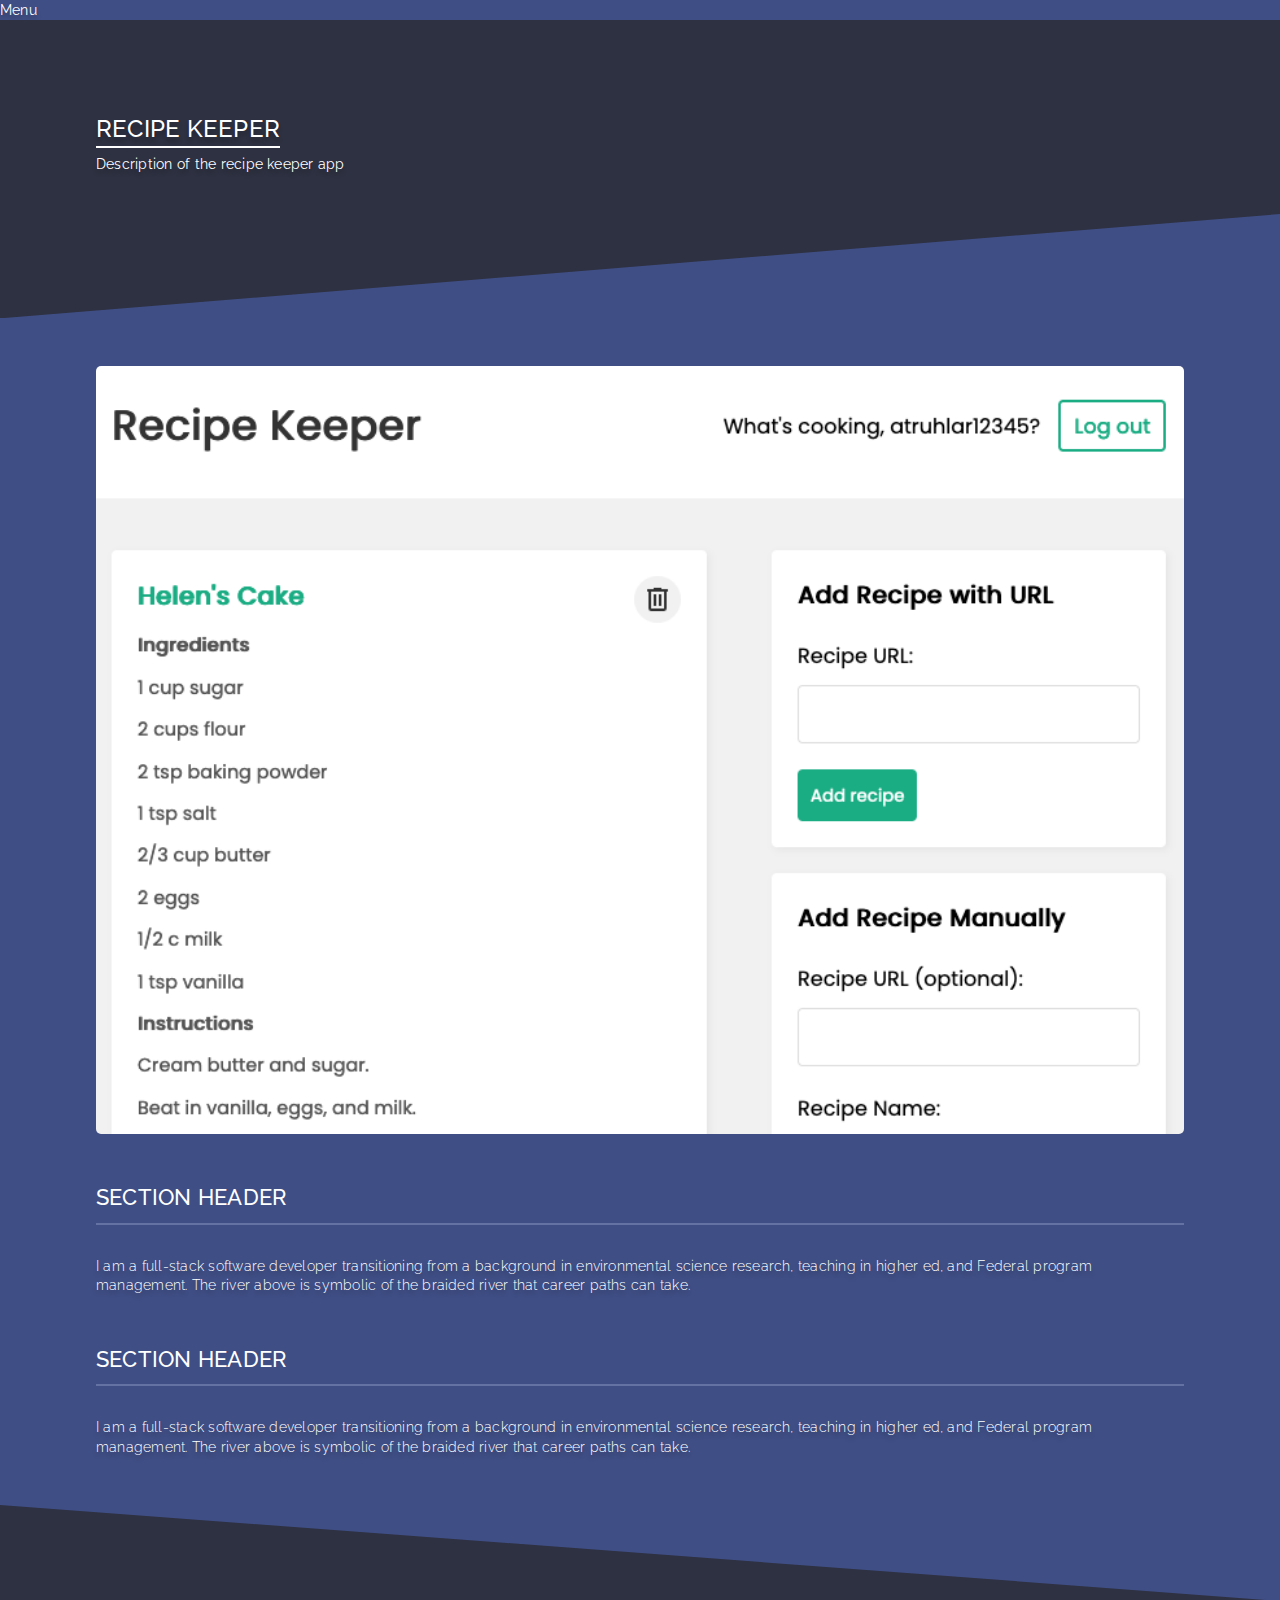
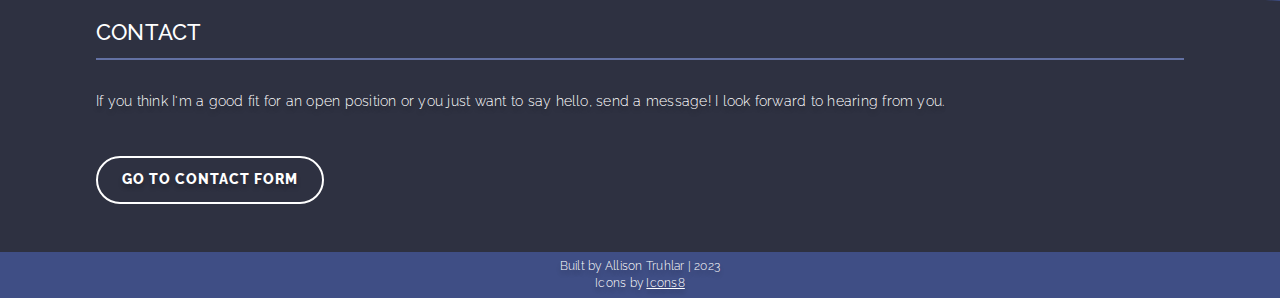
==== projects/recipe-keeper.html @ 527a1d57 "Added a sample project page" ====
<!doctype html>
<html class="no-js" lang="en">

<head>
    <meta charset="utf-8">
    <title>Allison Truhlar's Portfolio</title>
    <meta name="description" content="">
    <meta name="viewport" content="width=device-width, initial-scale=1">

    <meta property="og:title" content="">
    <meta property="og:type" content="">
    <meta property="og:url" content="">
    <meta property="og:image" content="">

    <link rel="manifest" href="site.webmanifest">
    <!-- <link rel="apple-touch-icon" href="icon.png"> -->
    <!-- Place favicon.ico in the root directory -->

    <!-- Google fonts -->
    <link rel="preconnect" href="https://fonts.googleapis.com">
    <link rel="preconnect" href="https://fonts.gstatic.com" crossorigin>
    <link href="https://fonts.googleapis.com/css2?family=Raleway:wght@300;400;500;600;700&display=swap"
        rel="stylesheet">

    <link rel="stylesheet" href="../css/normalize.css">
    <link rel="stylesheet" href="../css/main.css">

    <meta name="theme-color" content="#fafafa">
</head>

<body>

    <nav>
        <p>Menu</p>
    </nav>

    <div class="project-hero hero">
        <div class="display-container">
            <header>
                <h1 class="heading-white-underline">Recipe Keeper</h1>
                <p>Description of the recipe keeper app</p>
            </header>
        </div>
        <svg xmlns="http://www.w3.org/2000/svg" viewBox="0 0 100 100" preserveAspectRatio="none">
            <polygon fill="#3F4E85" points="0,100 100,0 100,100" />
        </svg>
    </div>

    <main>
        <div class="display-container">
            <div class="project-page-img">
            </div>

            <section>
                <h2 class="project-section-header section-header">Section header</h2>
                <p class="section-content">I am a full-stack software developer transitioning from a background in
                    environmental science research, teaching in higher ed, and Federal program management. The river above
                    is symbolic of the braided river that career paths can take.</p>
            </section>

            <section>
                <h2 class="project-section-header section-header">Section header</h2>
                <p class="section-content">I am a full-stack software developer transitioning from a background in
                    environmental science research, teaching in higher ed, and Federal program management. The river above
                    is symbolic of the braided river that career paths can take.</p>
            </section>

            
        </div>
        
        </main>
        <div class="project-contact contact">
            <svg xmlns="http://www.w3.org/2000/svg" viewBox="0 0 100 100" preserveAspectRatio="none">
                <polygon fill="#3F4E85" points="0,0 100,0 100,100" />
            </svg>
            <section class="display-container">
            <h2 class="project-contact-header section-header">Contact</h2>
    
            <p class="section-content">If you think I'm a good fit for an open position or you just want to say hello, send a message! I look forward to hearing from you.</p>
            <div class="project-msg-btn"><a class="msg-btn" href="#">Go to contact form</a></div>
            </section>
            
        </div>

        <footer>
            <p>Built by Allison Truhlar | 2023</p>
            <p>Icons by <a href="https://icons8.com">Icons8</a></p>
        </footer>

        <script src="js/vendor/modernizr-3.11.2.min.js"></script>
        <script src="js/plugins.js"></script>
        <script src="js/main.js"></script>
</body>

</html>
---- css/main.css ----
/*! HTML5 Boilerplate v8.0.0 | MIT License | https://html5boilerplate.com/ */

/* main.css 2.1.0 | MIT License | https://github.com/h5bp/main.css#readme */
/*
 * What follows is the result of much research on cross-browser styling.
 * Credit left inline and big thanks to Nicolas Gallagher, Jonathan Neal,
 * Kroc Camen, and the H5BP dev community and team.
 */

/* ==========================================================================
   Base styles: opinionated defaults
   ========================================================================== */

html,
body {
  font-size: 1em;
  line-height: 1.4;
}

/*
 * Remove text-shadow in selection highlight:
 * https://twitter.com/miketaylr/status/12228805301
 *
 * Vendor-prefixed and regular ::selection selectors cannot be combined:
 * https://stackoverflow.com/a/16982510/7133471
 *
 * Customize the background color to match your design.
 */

::-moz-selection {
  background: #b3d4fc;
  text-shadow: none;
}

::selection {
  background: #b3d4fc;
  text-shadow: none;
}

/*
 * A better looking default horizontal rule
 */

hr {
  display: block;
  height: 1px;
  border: 0;
  border-top: 1px solid #ccc;
  margin: 1em 0;
  padding: 0;
}

/*
 * Remove the gap between audio, canvas, iframes,
 * images, videos and the bottom of their containers:
 * https://github.com/h5bp/html5-boilerplate/issues/440
 */

audio,
canvas,
iframe,
img,
svg,
video {
  vertical-align: middle;
}

/*
 * Remove default fieldset styles.
 */

fieldset {
  border: 0;
  margin: 0;
  padding: 0;
}

/*
 * Allow only vertical resizing of textareas.
 */

textarea {
  resize: vertical;
}

/* ==========================================================================
   Author's custom styles
   ========================================================================== */
*,
*::before,
*::after {
  box-sizing: border-box;
}

html {
  height: 100%;
}

body {
  min-height: 100%;
  margin: 0;
  background-color: #3F4E85;
  color: #ffffff;
  font-family: 'Raleway', sans-serif;
  letter-spacing: 0.015rem;
}

img {
  display: block;
  margin: auto;
}

nav {
  position: relative;
}

/* Establish center content alignment with responsive edge width */
.hero,
main,
.contact {
  display: flex;
  flex-direction: column;
  align-items: center;
}

.display-container {
  width: 85%;
}

/* Hero styles */
.hero{
  position: relative;
}

.home-hero {
  background: url("/assets/img/edited-river-pic.png");
  background-size: cover;
  background-repeat: no-repeat;
  background-position: top;
}

.home-hero::before {
  content: "";
  display: block;
  height: 100%;
  position: absolute;
  top: 0;
  left: 0;
  width: 100%;
  background-color: #2E3141;
  mix-blend-mode: soft-light;
}



/* https://stackoverflow.com/questions/32641377/how-to-use-mix-blend-mode-but-not-have-it-affect-child-elements */

.hero>svg {
  width: 100%;
  position: absolute;
  bottom: 0;
  right: 0;
  height: 35%;
}

/* https://awik.io/diagonal-borders-css-svg/ */



header {
  position: relative;
  display: flex;
  flex-direction: column;
  align-items: start;
  padding: 5.75rem 0 7rem 0;
}

.heading-white-underline {
  margin: 0 0 0.4rem 0;
  text-shadow: 0px 4px 4px rgba(0, 0, 0, 0.25);
  font-size: 1.5rem;
  font-weight: 500;
  text-transform: uppercase;
  border-bottom: #ffffff 2px solid;
}

p {
  margin: 0;
  text-shadow: 0px 4px 4px rgba(0, 0, 0, 0.25);
  font-size: 0.9rem;
  font-weight: 400;
}

/* Uniform section styles */
section {
  margin-top: 3rem;
}

.section-header {
  margin: 0;
  padding-bottom: 2rem;
  font-size: 1.375rem;
  font-weight: 500;
  text-transform: uppercase;
  text-decoration: underline solid #6371A3 2px;
  text-underline-offset: 0.6rem;
}

.section-content {
  margin: 0;
  font-size: 0.875rem;
  font-weight: 300;
}

/* About section styles */

.about-section-header-container {
  display: flex;
  align-items: end;
  justify-content: space-between;
}

.headshot {
  width: 12rem;
  height: 12rem;
  border-radius: 50%;
}

/* Override default section header and section content spacing */
/* This is needed because of the flex box that contains both the 
section headline and the headshot. Adding padding to the section-header
results in it being out of line with the headshot */
.about-section .section-header {
  padding-bottom: 0;
}

.about-section .section-content {
  padding-top: 2rem;
}

/* Skill section styles */

.skills-wrapper {
  display: grid;
  grid-template-columns: 1fr 1fr 1fr;
  grid-template-rows: 1fr 1fr 1fr;
  grid-gap: 1rem;
  /* border: 1px solid red; */
}

.skill-item {
  display: flex;
  flex-direction: column;
  align-items: center;
  justify-content: center;
  /* border: 1px orange solid; */
}

.skill-item p {
  margin: 0;
  padding: 0;
  font-size: 0.875rem;
  font-weight: 500;
}

/* Project section styles */
.project-card {
  width: 100%;
  height: 420px;
  display: flex;
  flex-direction: column;
  align-items: center;
  border-radius: 5px;
  background-color: #4C5C96;
}

.project-card-img-container {
  height: 50%;
  width: 100%;
  background-image: url("../assets/img/Recipe-Card.png");
  background-size: cover;
  border-radius: 5px 5px 0 0;
}

.project-card-description-container {
  display: flex;
  flex-direction: column;
  justify-content: space-between;
  height: 50%;
  max-width: 80%;
  padding: 1.25rem 0;
}

.project-card-description-container h3 {
  margin: 0;
  padding: 0 0 0.6rem 0;
  font-size: 1rem;
  font-weight: 600;
  text-transform: uppercase;
  text-decoration: underline solid #6371A3 2px;
  text-underline-offset: 0.4rem;
}

.project-card-skill-container {
  display: flex;
  gap: 8px;
}

.skill-tag {
  display: flex;
  width: 4rem;
  height: 1.4rem;
  background: white;
  border-radius: 10px;
}

.skill-tag>p {
  margin: auto;
  color: #4C5C96;
  font-size: 0.7rem;
  font-weight: 600;
}

.project-link {
  align-self: flex-start;
  border-radius: 6.25rem;
  border: 1px solid #FFF;
  color: #fff;
  font-size: 0.875rem;
  font-weight: 800;
  text-transform: uppercase;
  text-decoration: none;
  padding: 0.5rem 0.9rem;
}

.project-link:hover, 
.project-link:focus {
  background: #3F4E85 20%;
}

/* Contact styles */

.contact{
  position: relative;
  margin-top: 3rem;
}

.home-contact {
  background: url("/assets/img/Glacier-Natl-Park.jpg");
  background-size: auto 185%;
  background-repeat: no-repeat;
  background-position: top 20% left;
}

.home-contact::before {
  content: "";
  display: block;
  height: 100%;
  position: absolute;
  top: 0;
  left: 0;
  width: 100%;
  background-color: #000;
  mix-blend-mode: soft-light;
}

.contact>svg{
  width: 100%;
  position: absolute;
  top: 0;
  right: 0;
  height: 6rem;
}

.contact .heading-white-underline{
  margin-top: 4rem;
  display: inline-block;
}

.home-contact .section-content{
  margin: 1rem 0 2rem 0;
  font-weight: 600;
  text-shadow: 0px 4px 4px rgba(0, 0, 0, 0.25);
}

form label {
  text-shadow: 0px 4px 4px rgba(0, 0, 0, 0.25);
  font-size: 0.875rem;
  font-weight: 800;
  letter-spacing: 1px;
  text-transform: uppercase; 
}

form input,
form textarea {
  display: block;
  width: 100%;
  border-radius: 0.3125rem;
  border: 2px solid #FFF;
  background: none; 
  margin: 0.8rem 0 1.75rem 0;
  color: white;
  padding: 0.5rem;
  font-size: 0.875rem;
}

.msg-btn{
  margin: 0.8rem 0 3rem 0;
  border-radius: 6.25rem;
  border: 2px solid #FFF; 
  background:none;
  padding: 0.75rem 1.5rem;
  color: #FFF;
  text-shadow: 0px 4px 4px rgba(0, 0, 0, 0.25);
  font-size: 0.875rem;
  font-weight: 800;
  letter-spacing: 1px;
  text-transform: uppercase;
  text-decoration: none;
}

/* Footer */

footer{
  text-align: center;
  padding: 0.4rem;
}

footer>p{
  font-size: 0.75rem;
  font-weight: 300;
}

footer a{
  color: white;
}

/* Project page */
.project-hero{
  padding-bottom: 2rem;
  background-color: #2E3141;
}

.project-page-img{
  margin-top: 3rem;
  width: 100%;
  height: 60vw;
  border-radius: 5px;
  background-image: url("../assets/img/Recipe-Card.png");
  background-size: cover;
}

.project-section-header{
  margin-bottom: 2rem;
  padding-bottom: 0.6rem;
  text-decoration: none;
  border-bottom: solid #6371A3 2px;
}

.project-contact{
  background-color: #2E3141;
}

.project-contact .section-content{
  margin: 1rem 0 2rem 0;
}

.project-contact-header{
  margin-top: 4rem;
  margin-bottom: 2rem;
  padding-bottom: 0.6rem;
  text-decoration: none;
  border-bottom: solid #6371A3 2px;
}

.project-msg-btn{
  display: flex;
}


/* ==========================================================================
   EXAMPLE Media Queries for Responsive Design.
   These examples override the primary ('mobile first') styles.
   Modify as content requires.
   ========================================================================== */

@media only screen and (min-width: 35em) {
  /* Style adjustments for viewports that meet the condition */
}
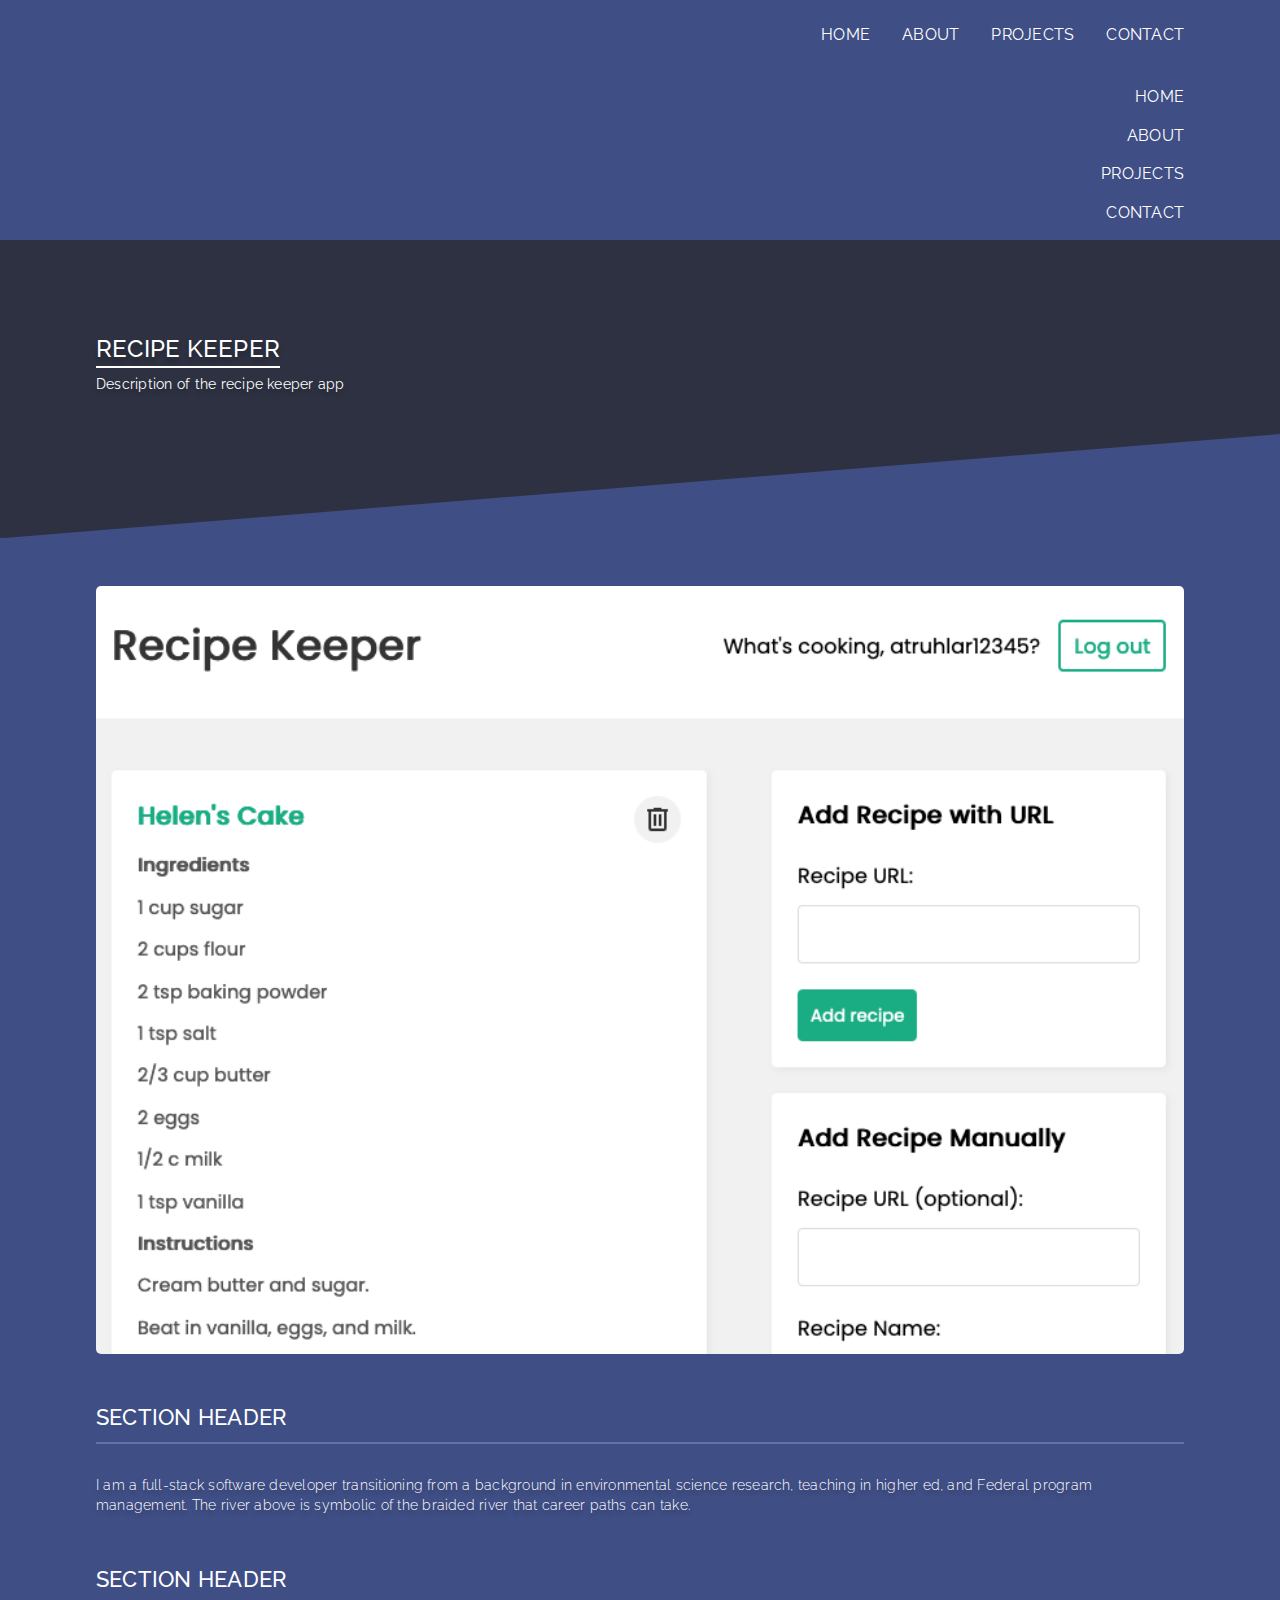
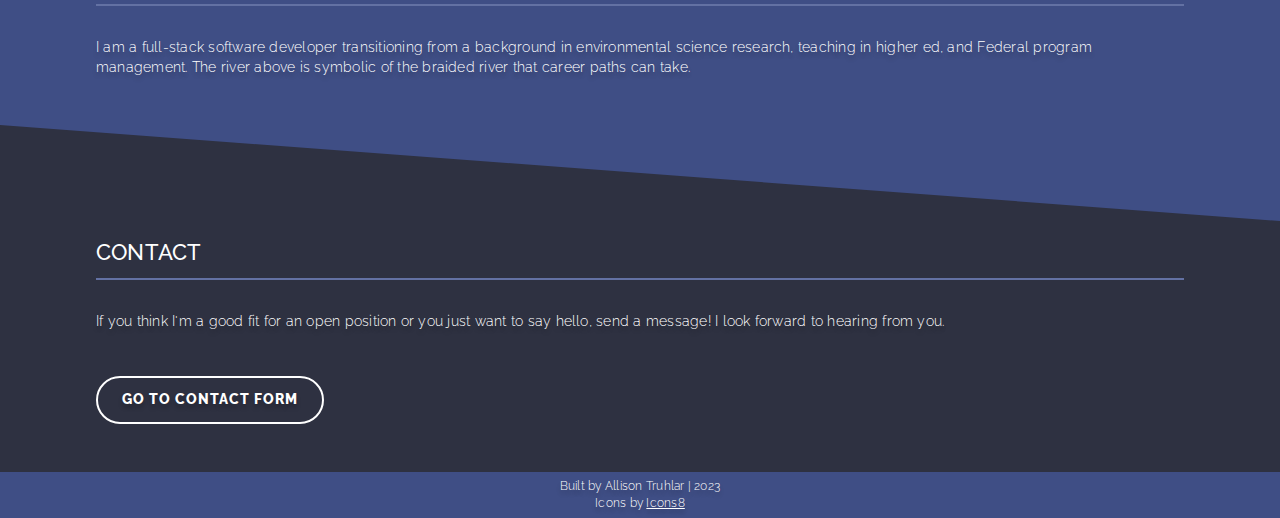
==== commit b6629ece: "Navbar" ====
--- a/projects/recipe-keeper.html
+++ b/projects/recipe-keeper.html
@@ -30,21 +30,46 @@
 
 <body>
 
-    <nav>
-        <p>Menu</p>
-    </nav>
+    <header>
+        <div class="display-container">
+            <nav class="nav-bar">
+                <ul class="nav-bar-link-container nav-links">
+                    <li><a href="../index.html">Home</a></li>
+                    <li><a href="../index.html/#about">About</a></li>
+                    <li><a href="../index.html/#projects">Projects</a></li>
+                    <li><a href="../index.html/#contact">Contact</a></li>
+                </ul>
+            </nav>
+    
+            <div id="menu-btn" class="menu-btn">
+                <div class="btn-line"></div>
+                <div class="btn-line"></div>
+                <div class="btn-line"></div>
+            </div>
+    
+            <nav id="nav-dropdown" class="nav-dropdown display-container">
+                <ul class="nav-dropdown-link-container nav-links">
+                    <li><a href="../index.html">Home</a></li>
+                    <li><a href="../index.html/#about">About</a></li>
+                    <li><a href="../index.html/#projects">Projects</a></li>
+                    <li><a href="../index.html/#contact">Contact</a></li>
+                </ul>
+            </nav>
 
-    <div class="project-hero hero">
+        </div>
+    </header>
+
+    <section class="project-hero hero">
         <div class="display-container">
-            <header>
+            <div class="hero-text">
                 <h1 class="heading-white-underline">Recipe Keeper</h1>
                 <p>Description of the recipe keeper app</p>
-            </header>
+            </div>
         </div>
         <svg xmlns="http://www.w3.org/2000/svg" viewBox="0 0 100 100" preserveAspectRatio="none">
             <polygon fill="#3F4E85" points="0,100 100,0 100,100" />
         </svg>
-    </div>
+    </section>
 
     <main>
         <div class="display-container">
@@ -64,10 +89,9 @@
                     environmental science research, teaching in higher ed, and Federal program management. The river above
                     is symbolic of the braided river that career paths can take.</p>
             </section>
+           
+        </div>
 
-            
-        </div>
-        
         </main>
         <div class="project-contact contact">
             <svg xmlns="http://www.w3.org/2000/svg" viewBox="0 0 100 100" preserveAspectRatio="none">
@@ -77,7 +101,7 @@
             <h2 class="project-contact-header section-header">Contact</h2>
     
             <p class="section-content">If you think I'm a good fit for an open position or you just want to say hello, send a message! I look forward to hearing from you.</p>
-            <div class="project-msg-btn"><a class="msg-btn" href="#">Go to contact form</a></div>
+            <div class="project-msg-btn"><a class="msg-btn" href="/#contact">Go to contact form</a></div>
             </section>
             
         </div>
@@ -87,9 +111,7 @@
             <p>Icons by <a href="https://icons8.com">Icons8</a></p>
         </footer>
 
-        <script src="js/vendor/modernizr-3.11.2.min.js"></script>
-        <script src="js/plugins.js"></script>
-        <script src="js/main.js"></script>
+        <script src="../index.js"></script>
 </body>
 
 </html>--- a/css/main.css
+++ b/css/main.css
@@ -110,11 +110,8 @@
   margin: auto;
 }
 
-nav {
-  position: relative;
-}
-
 /* Establish center content alignment with responsive edge width */
+header,
 .hero,
 main,
 .contact {
@@ -127,9 +124,73 @@
   width: 85%;
 }
 
+/* Navbar styles */
+header .display-container{
+  display: flex;
+  flex-direction: column;
+}
+
+.nav-bar,
+.nav-dropdown{
+  display: flex;
+  justify-content: flex-end;
+}
+
+.nav-bar-link-container{
+  display: flex;
+  justify-content: flex-end;
+  gap: 2rem;
+  padding-block: 0.5rem;
+}
+
+.nav-links{
+  list-style-type: none;
+}
+
+.nav-links a{
+  color: #fff;
+  text-decoration: none;
+  text-transform: uppercase;
+}
+.nav-links a:hover {
+  text-decoration: underline solid #6371A3 4px;
+  text-underline-offset: 0.3rem;
+} 
+
+.menu-btn {
+  display: none;
+  align-self: flex-end;
+  flex-direction: column;
+  cursor: pointer;
+  padding-block: 0.5rem;
+}
+
+.btn-line {
+  width: 25px;
+  height: 3px;
+  background-color: white;
+  margin: 3px 0;
+  border-radius: 4px;
+  transition: transform 0.3s ease;
+}
+
+.nav-dropdown {
+  display: none;
+  width: 100%;
+}
+
+.nav-dropdown>.nav-dropdown-link-container{
+  display: flex;
+  flex-direction: column;
+  align-items: flex-end;
+  gap: 1rem;
+}
+
+
 /* Hero styles */
 .hero{
   position: relative;
+  margin: 0;
 }
 
 .home-hero {
@@ -137,6 +198,7 @@
   background-size: cover;
   background-repeat: no-repeat;
   background-position: top;
+  margin: 0;
 }
 
 .home-hero::before {
@@ -149,6 +211,7 @@
   width: 100%;
   background-color: #2E3141;
   mix-blend-mode: soft-light;
+  margin: 0;
 }
 
 
@@ -158,16 +221,18 @@
 .hero>svg {
   width: 100%;
   position: absolute;
-  bottom: 0;
+  display: block;
+  bottom: -0.1px;
   right: 0;
   height: 35%;
+  margin: 0;
 }
 
 /* https://awik.io/diagonal-borders-css-svg/ */
 
 
 
-header {
+.hero-text {
   position: relative;
   display: flex;
   flex-direction: column;
@@ -346,22 +411,9 @@
 }
 
 .home-contact {
-  background: url("/assets/img/Glacier-Natl-Park.jpg");
+  background: url("/assets/img/Glacier-Natl-Park.jpg") #9f9f9f left 0% top 20% no-repeat;
+  background-blend-mode: color-burn;
   background-size: auto 185%;
-  background-repeat: no-repeat;
-  background-position: top 20% left;
-}
-
-.home-contact::before {
-  content: "";
-  display: block;
-  height: 100%;
-  position: absolute;
-  top: 0;
-  left: 0;
-  width: 100%;
-  background-color: #000;
-  mix-blend-mode: soft-light;
 }
 
 .contact>svg{
@@ -402,6 +454,7 @@
   color: white;
   padding: 0.5rem;
   font-size: 0.875rem;
+  font-family: inherit;
 }
 
 .msg-btn{
@@ -484,6 +537,29 @@
    Modify as content requires.
    ========================================================================== */
 
-@media only screen and (min-width: 35em) {
-  /* Style adjustments for viewports that meet the condition */
-}+   /* Tablets and smaller, max width of 768px */
+   @media (max-width: 768px) {
+
+    .nav-bar{
+      display: none;
+    }
+  
+    .menu-btn {
+      display: flex;
+    }
+  
+    .change .btn-line:nth-child(1) {
+      transform: rotate(-45deg) translate(-7px, 6px);
+    }
+  
+    .change .btn-line:nth-child(2) {
+      opacity: 0;
+    }
+  
+    .change .btn-line:nth-child(3) {
+      transform: rotate(45deg) translate(-6px, -6px);
+    }
+   }
+
+
+  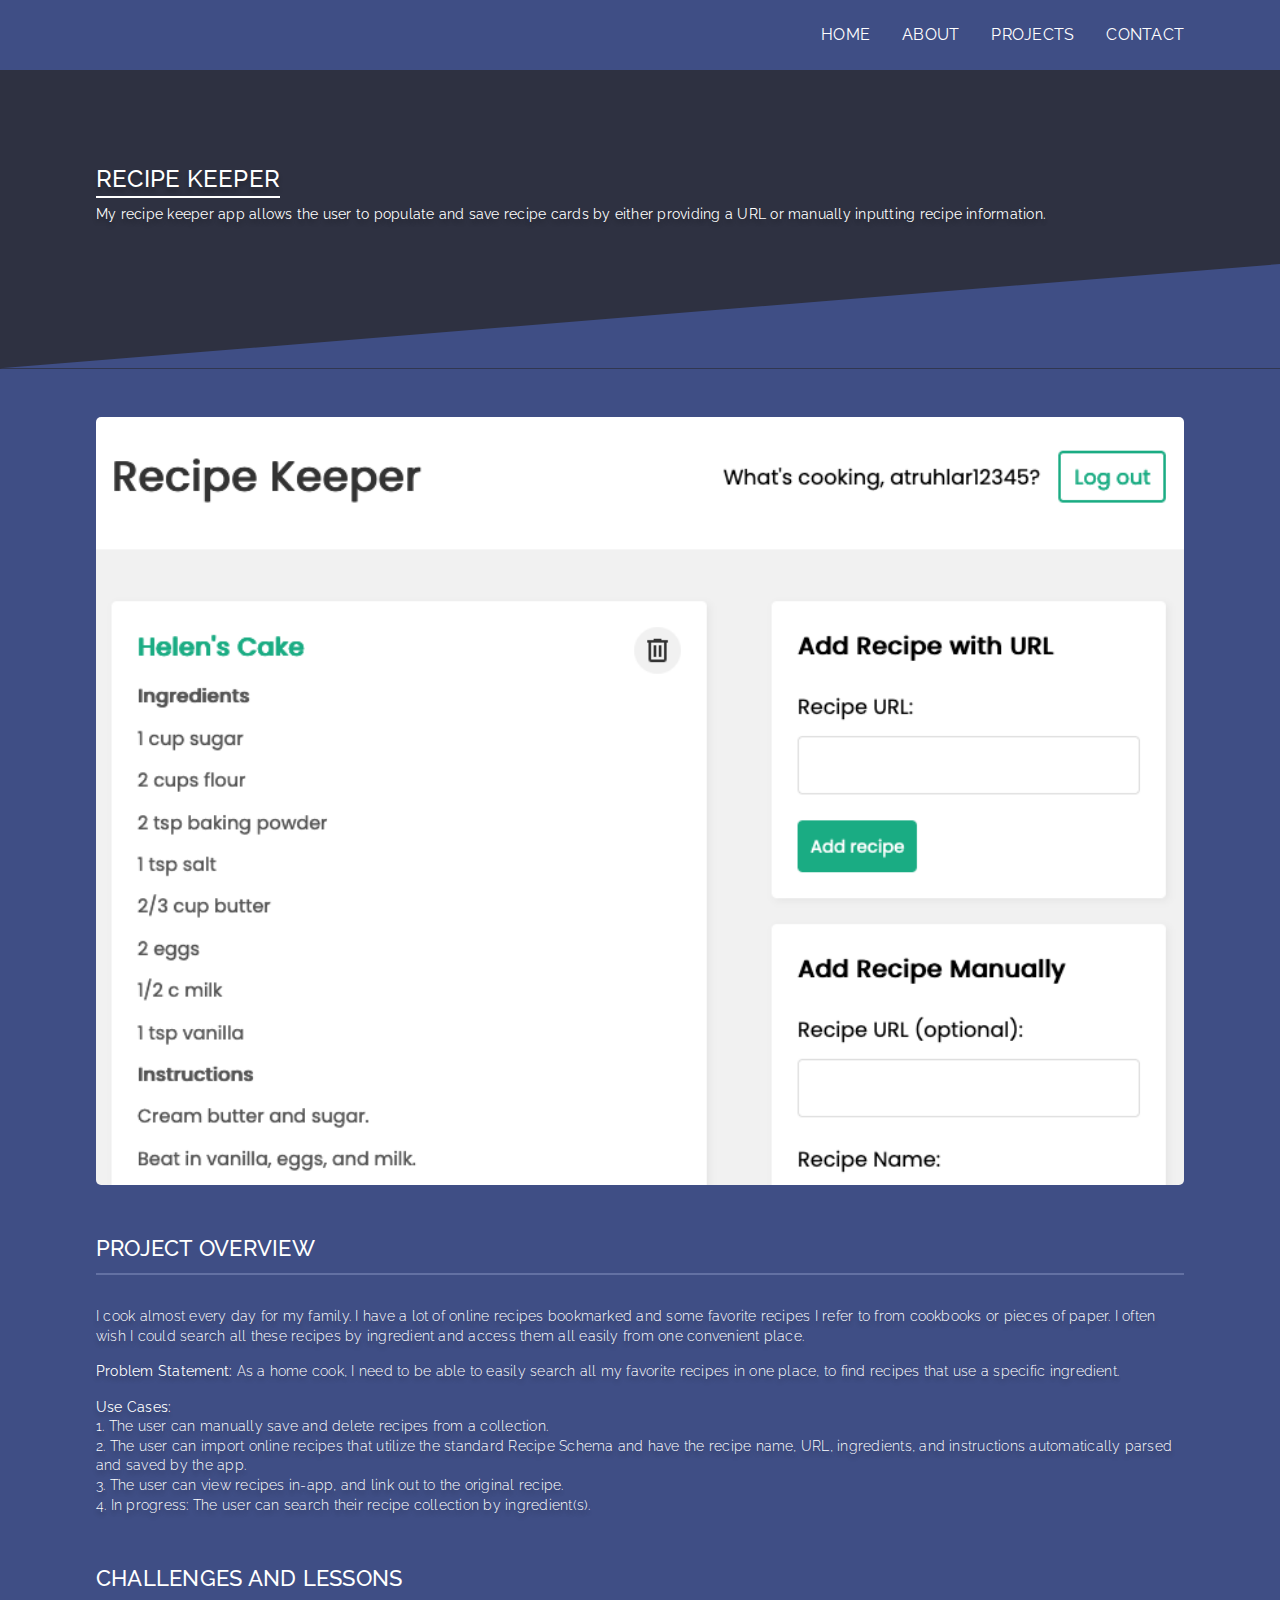
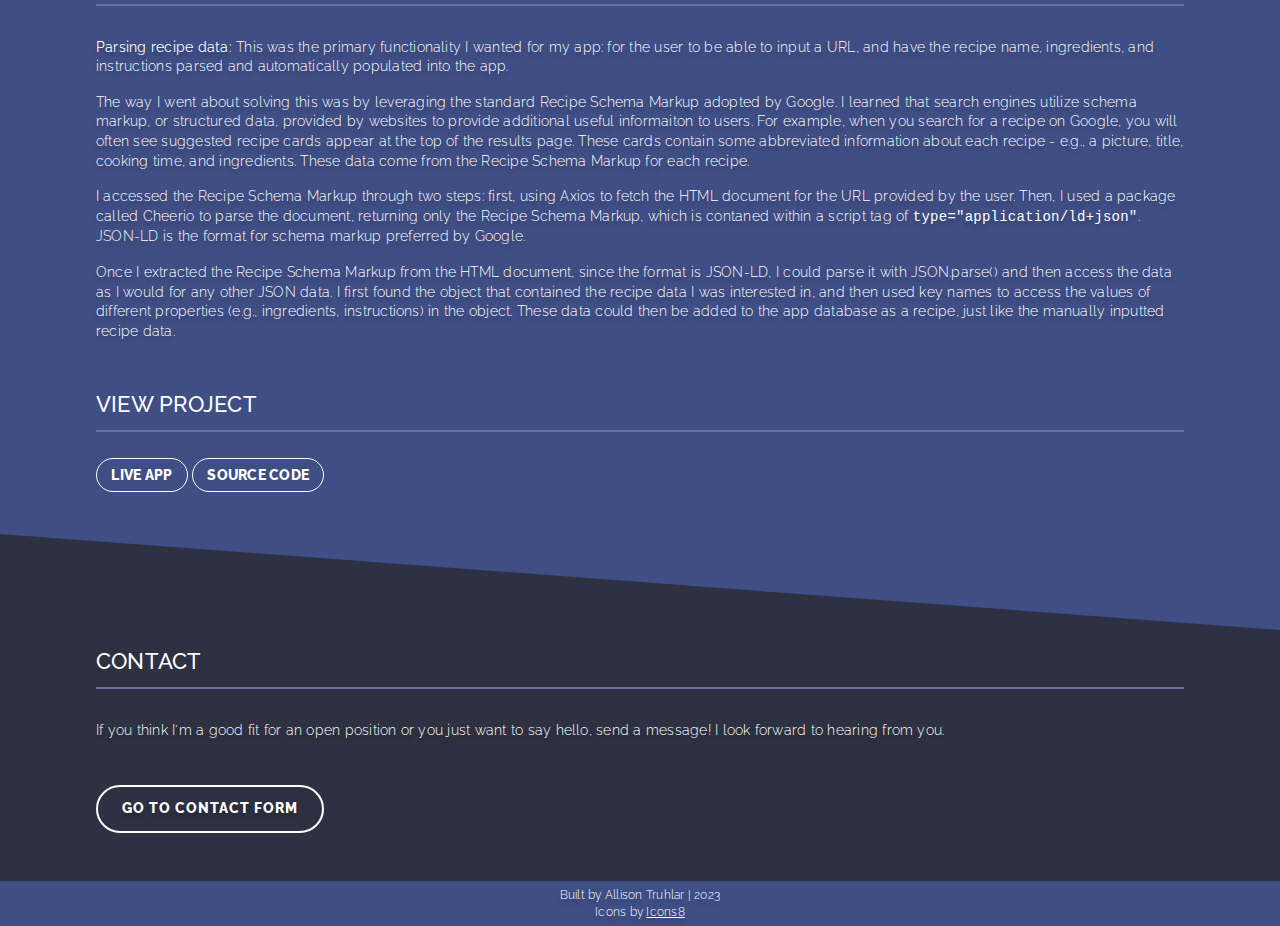
==== commit b82c62b1: "Adding content to recipe-keeper page; project page styling" ====
--- a/projects/recipe-keeper.html
+++ b/projects/recipe-keeper.html
@@ -63,7 +63,7 @@
         <div class="display-container">
             <div class="hero-text">
                 <h1 class="heading-white-underline">Recipe Keeper</h1>
-                <p>Description of the recipe keeper app</p>
+                <p>My recipe keeper app allows the user to populate and save recipe cards by either providing a URL or manually inputting recipe information.</p>
             </div>
         </div>
         <svg xmlns="http://www.w3.org/2000/svg" viewBox="0 0 100 100" preserveAspectRatio="none">
@@ -77,17 +77,52 @@
             </div>
 
             <section>
-                <h2 class="project-section-header section-header">Section header</h2>
-                <p class="section-content">I am a full-stack software developer transitioning from a background in
-                    environmental science research, teaching in higher ed, and Federal program management. The river above
-                    is symbolic of the braided river that career paths can take.</p>
+                <h2 class="project-section-header section-header">Project Overview</h2>
+                <p class="project-section-content section-content">I cook almost every day for my family. I have a lot of online recipes bookmarked and some favorite recipes I refer to from cookbooks or pieces of paper. I often wish I could search all these recipes by ingredient and access them all easily from one convenient place.
+                </p>
+                <p class="project-section-content section-content">
+                    <strong>Problem Statement:</strong> As a home cook, I need to be able to easily search all my favorite recipes in one place, to find recipes that use a specific ingredient. 
+
+                </p>
+                <p class="project-section-content section-content">
+                    <strong>Use Cases:</strong><br> 
+                    1.	The user can manually save and delete recipes from a collection.<br>
+                    2.	The user can import online recipes that utilize the standard Recipe Schema and have the recipe name, URL, ingredients, and instructions automatically parsed and saved by the app.<br>
+                    3.	The user can view recipes in-app, and link out to the original recipe.<br>
+                    4.	In progress: The user can search their recipe collection by ingredient(s).
+                  </p>
             </section>
 
             <section>
-                <h2 class="project-section-header section-header">Section header</h2>
-                <p class="section-content">I am a full-stack software developer transitioning from a background in
-                    environmental science research, teaching in higher ed, and Federal program management. The river above
-                    is symbolic of the braided river that career paths can take.</p>
+                <h2 class="project-section-header section-header">Challenges and Lessons</h2>
+                <p class="project-section-content section-content">
+                    <strong>Parsing recipe data:</strong> This was the primary functionality I wanted for my app: for the user to be able to input a URL, and have the recipe name, ingredients, and instructions parsed and automatically populated into the app.
+                  </p> 
+                  <p class="project-section-content section-content">
+                    The way I went about solving this was by leveraging the standard Recipe Schema Markup adopted by Google. I learned that search engines utilize schema markup, or structured data, provided by websites to provide additional useful informaiton to users. For example, when you search for a recipe on Google, you will often see suggested recipe cards appear at the top of the results page. These cards contain some abbreviated information about each recipe - e.g., a picture, title, cooking time, and ingredients. These data come from the Recipe Schema Markup for each recipe.
+                  </p>
+                  <p class="project-section-content section-content">
+                    I accessed the Recipe Schema Markup through two steps: first, using Axios to fetch the HTML document for the URL provided by the user. Then, I used a package called Cheerio to parse the document, returning only the Recipe Schema Markup, which is contaned within a script tag of <code>type="application/ld+json"</code>. JSON-LD is the format for schema markup preferred by Google.
+                  </p>
+                  <p class="project-section-content section-content">
+                    Once I extracted the Recipe Schema Markup from the HTML document, since the format is JSON-LD, I could parse it with JSON.parse() and then access the data as I would for any other JSON data. I first found the object that contained the recipe data I was interested in, and then used key names to access the values of different properties (e.g., ingredients, instructions) in the object. These data could then be added to the app database as a recipe, just like the manually inputted recipe data.
+                  </p>
+            </section>
+
+            <section>
+                <h2 class="project-section-header section-header">View Project</h2>
+              <a
+                href="https://recipe-keeper-app.netlify.app"
+                class="project-link"
+                target="_blank"
+                >Live App</a
+              >
+              <a
+                href="https://github.com/allison-truhlar/recipe-app"
+                class="project-link"
+                target="_blank"
+                >Source Code</a
+              >
             </section>
            
         </div>
--- a/css/main.css
+++ b/css/main.css
@@ -175,12 +175,11 @@
 }
 
 .nav-dropdown {
+  width: 100%;
+}
+
+.nav-dropdown>.nav-dropdown-link-container{
   display: none;
-  width: 100%;
-}
-
-.nav-dropdown>.nav-dropdown-link-container{
-  display: flex;
   flex-direction: column;
   align-items: flex-end;
   gap: 1rem;
@@ -197,7 +196,7 @@
   background: url("/assets/img/edited-river-pic.png");
   background-size: cover;
   background-repeat: no-repeat;
-  background-position: top;
+  background-position: 0% 75%;
   margin: 0;
 }
 
@@ -329,7 +328,14 @@
 }
 
 /* Project section styles */
+.project-cards-wrapper{
+  display: grid;
+  grid-template-columns: 1fr 1fr;
+  grid-gap: 2rem;
+}
+
 .project-card {
+  margin: 0 0 2rem 0;
   width: 100%;
   height: 420px;
   display: flex;
@@ -510,6 +516,10 @@
   border-bottom: solid #6371A3 2px;
 }
 
+.project-section-content{
+  margin-bottom: 1rem;
+}
+
 .project-contact{
   background-color: #2E3141;
 }
@@ -539,6 +549,8 @@
 
    /* Tablets and smaller, max width of 768px */
    @media (max-width: 768px) {
+
+    /* navbar */
 
     .nav-bar{
       display: none;
@@ -559,6 +571,11 @@
     .change .btn-line:nth-child(3) {
       transform: rotate(45deg) translate(-6px, -6px);
     }
+
+    /* project cards */
+    .project-cards-wrapper{
+      display: block;
+    }
    }
 
 
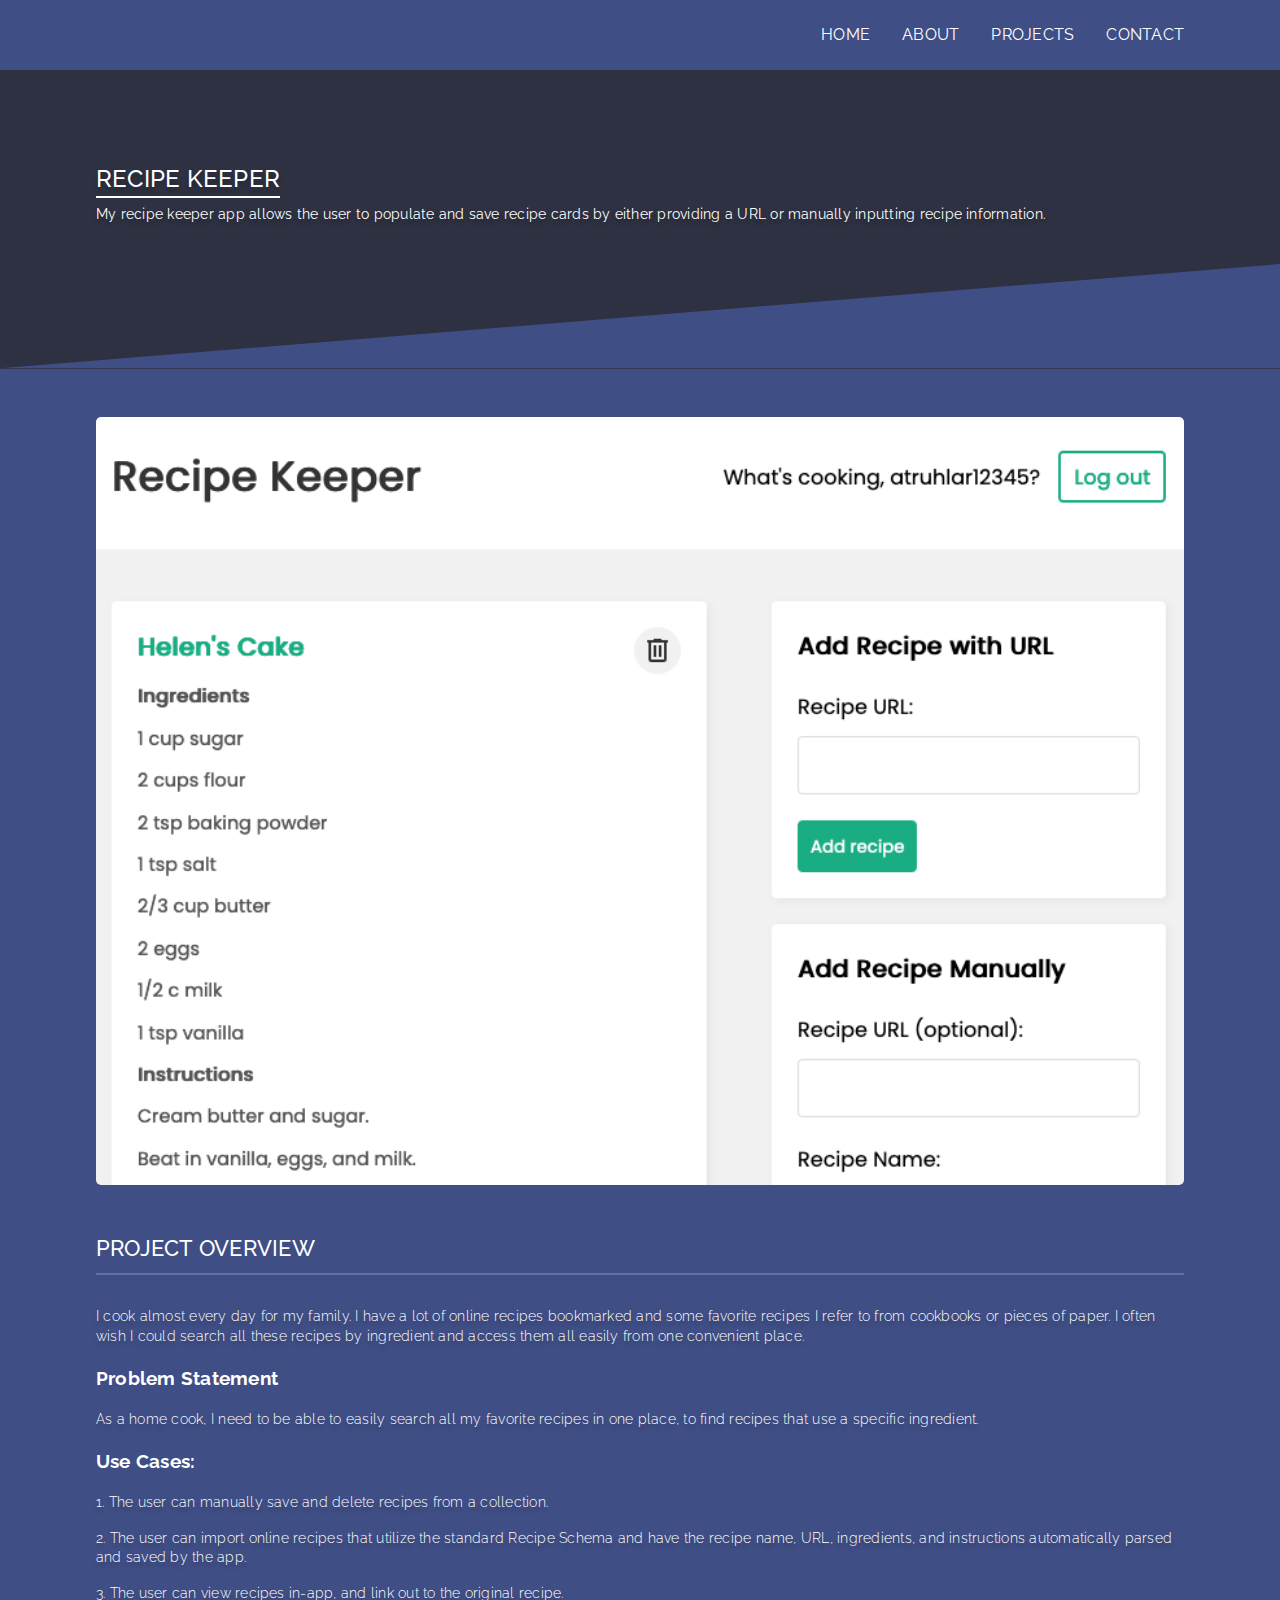
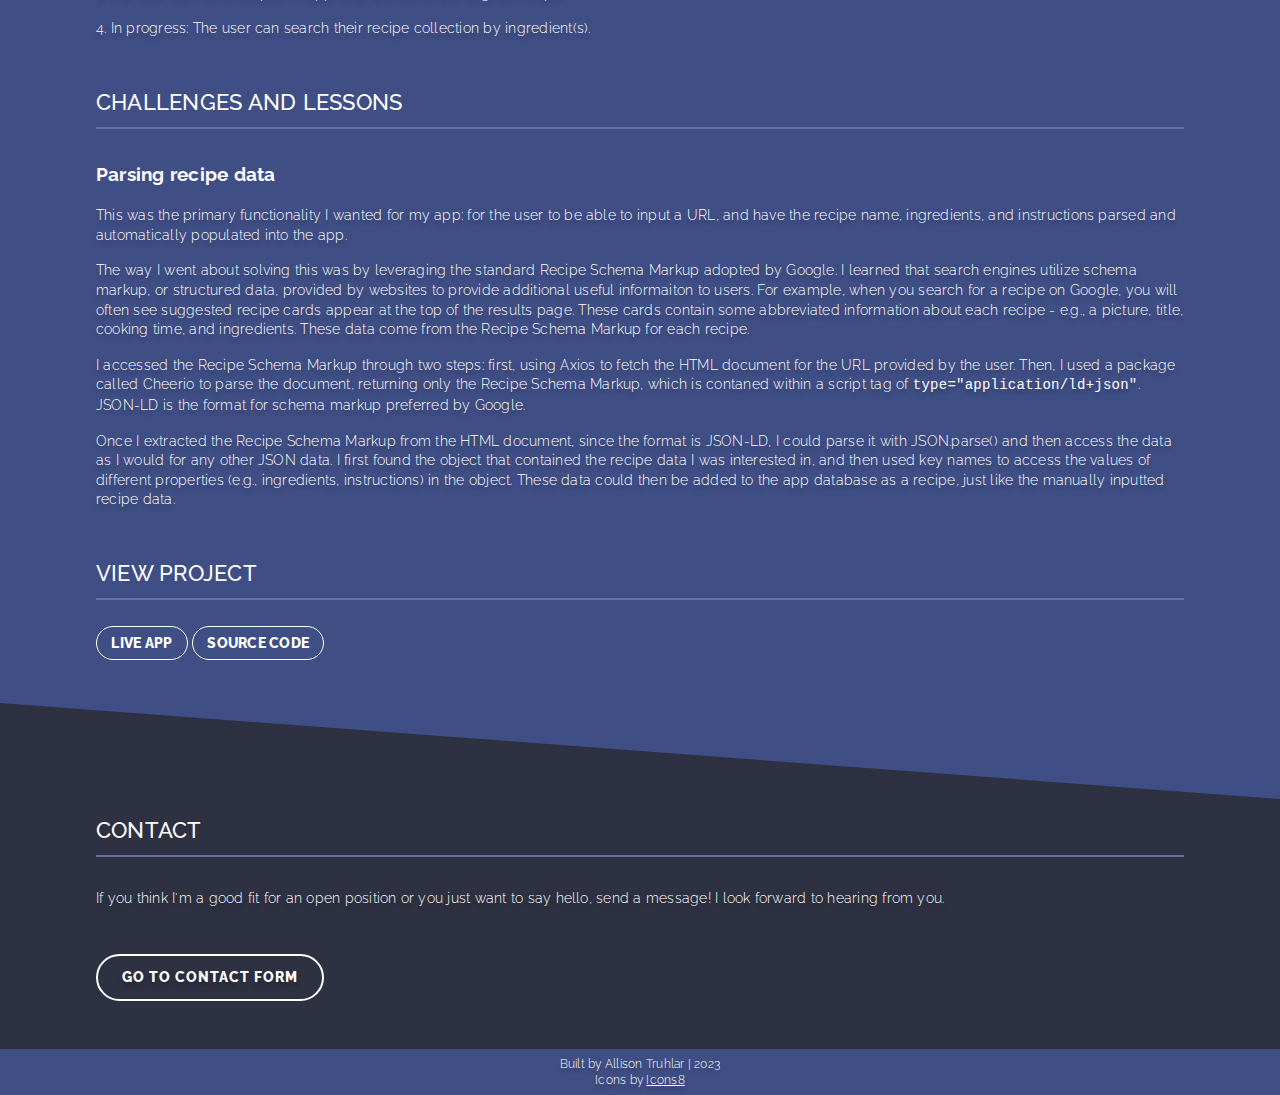
==== commit 6d92d108: "Update recipe-keeper.html" ====
--- a/projects/recipe-keeper.html
+++ b/projects/recipe-keeper.html
@@ -73,30 +73,35 @@
 
     <main>
         <div class="display-container">
-            <div class="project-page-img">
-            </div>
+            <div class="project-page-img"></div>
 
             <section>
                 <h2 class="project-section-header section-header">Project Overview</h2>
                 <p class="project-section-content section-content">I cook almost every day for my family. I have a lot of online recipes bookmarked and some favorite recipes I refer to from cookbooks or pieces of paper. I often wish I could search all these recipes by ingredient and access them all easily from one convenient place.
                 </p>
+                <h3>Problem Statement</h3>
+                <p class="project-section-content section-content">As a home cook, I need to be able to easily search all my favorite recipes in one place, to find recipes that use a specific ingredient. 
+                </p>
+                <h3>Use Cases:</h3> 
                 <p class="project-section-content section-content">
-                    <strong>Problem Statement:</strong> As a home cook, I need to be able to easily search all my favorite recipes in one place, to find recipes that use a specific ingredient. 
-
+                    <span class="bold">1.</span> The user can manually save and delete recipes from a collection.
                 </p>
                 <p class="project-section-content section-content">
-                    <strong>Use Cases:</strong><br> 
-                    1.	The user can manually save and delete recipes from a collection.<br>
-                    2.	The user can import online recipes that utilize the standard Recipe Schema and have the recipe name, URL, ingredients, and instructions automatically parsed and saved by the app.<br>
-                    3.	The user can view recipes in-app, and link out to the original recipe.<br>
-                    4.	In progress: The user can search their recipe collection by ingredient(s).
-                  </p>
+                    <span class="bold">2.</span> The user can import online recipes that utilize the standard Recipe Schema and have the recipe name, URL, ingredients, and instructions automatically parsed and saved by the app.
+                </p>
+                <p class="project-section-content section-content">
+                    <span class="bold">3.</span> The user can view recipes in-app, and link out to the original recipe.
+                </p>
+                <p class="project-section-content section-content">
+                    <span class="bold">4.</span> In progress: The user can search their recipe collection by ingredient(s).
+                </p>
             </section>
 
             <section>
                 <h2 class="project-section-header section-header">Challenges and Lessons</h2>
+                <h3>Parsing recipe data</h3> 
                 <p class="project-section-content section-content">
-                    <strong>Parsing recipe data:</strong> This was the primary functionality I wanted for my app: for the user to be able to input a URL, and have the recipe name, ingredients, and instructions parsed and automatically populated into the app.
+                    This was the primary functionality I wanted for my app: for the user to be able to input a URL, and have the recipe name, ingredients, and instructions parsed and automatically populated into the app.
                   </p> 
                   <p class="project-section-content section-content">
                     The way I went about solving this was by leveraging the standard Recipe Schema Markup adopted by Google. I learned that search engines utilize schema markup, or structured data, provided by websites to provide additional useful informaiton to users. For example, when you search for a recipe on Google, you will often see suggested recipe cards appear at the top of the results page. These cards contain some abbreviated information about each recipe - e.g., a picture, title, cooking time, and ingredients. These data come from the Recipe Schema Markup for each recipe.
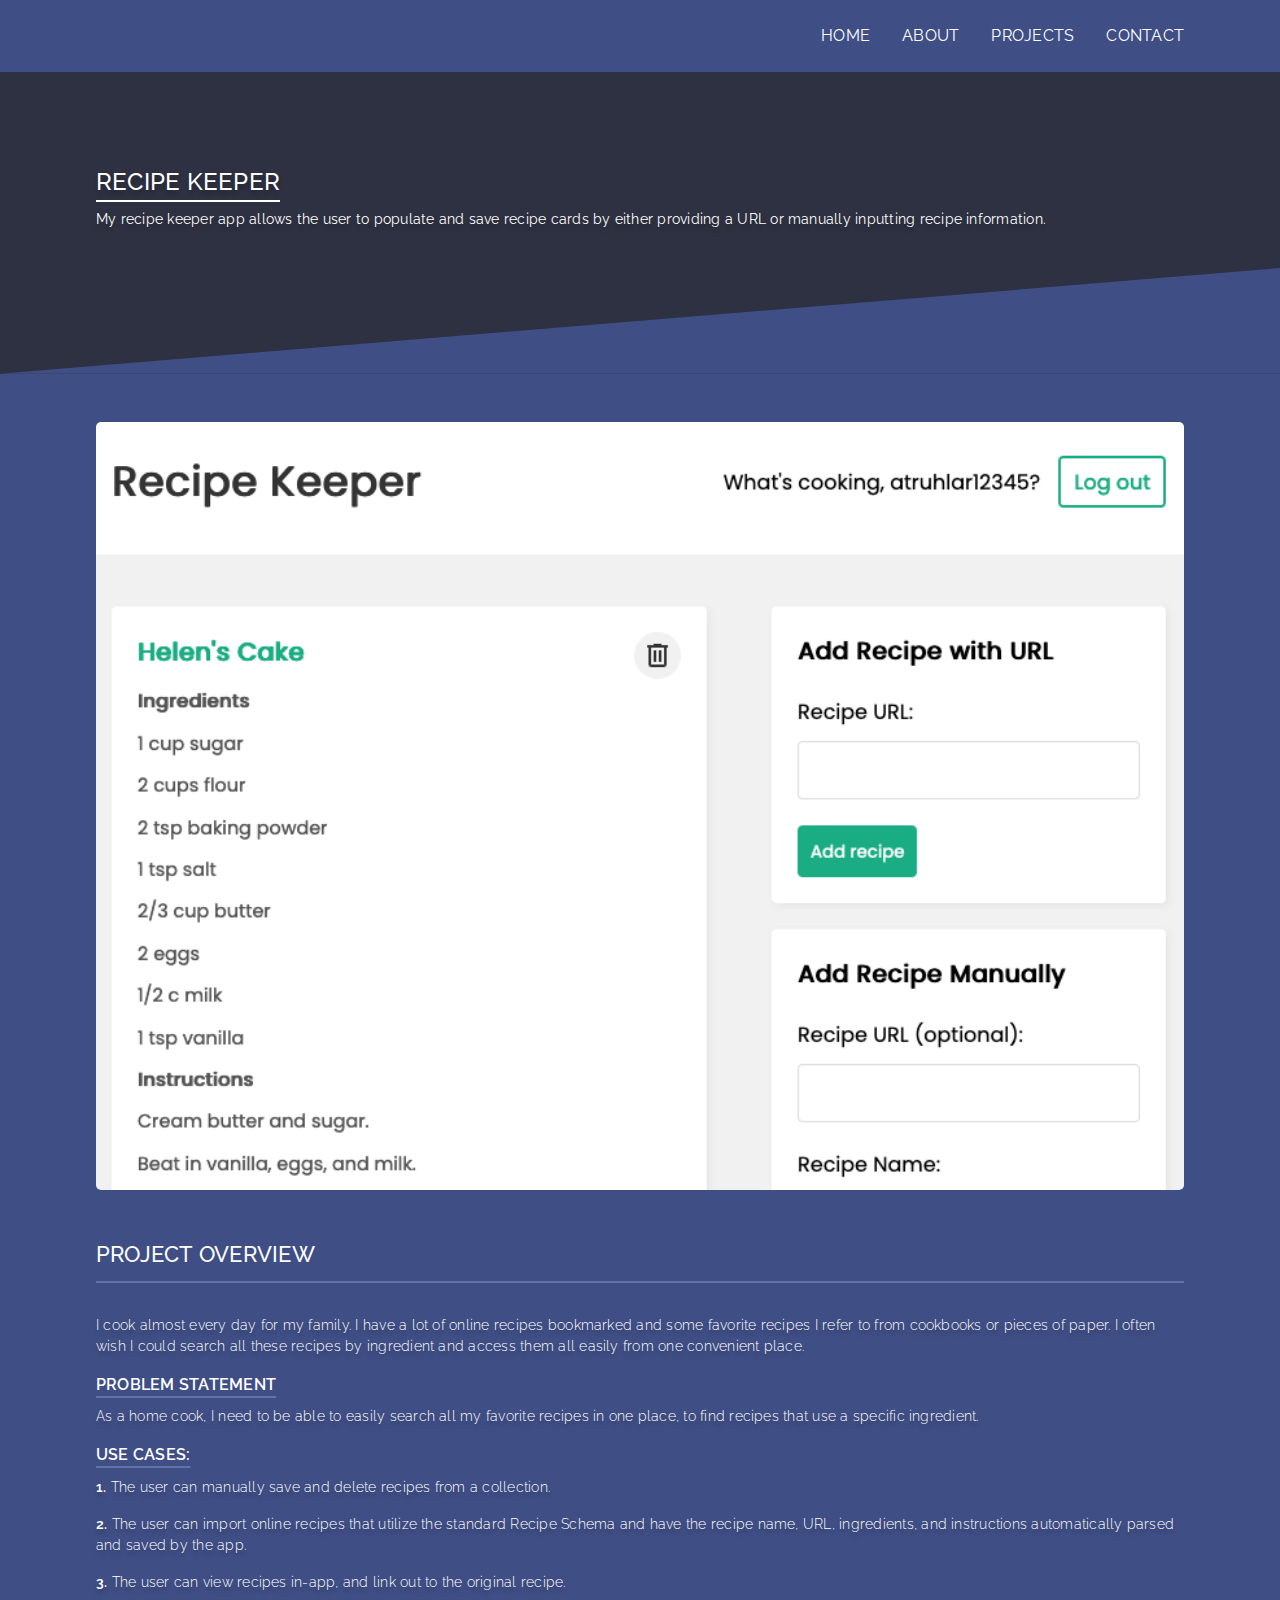
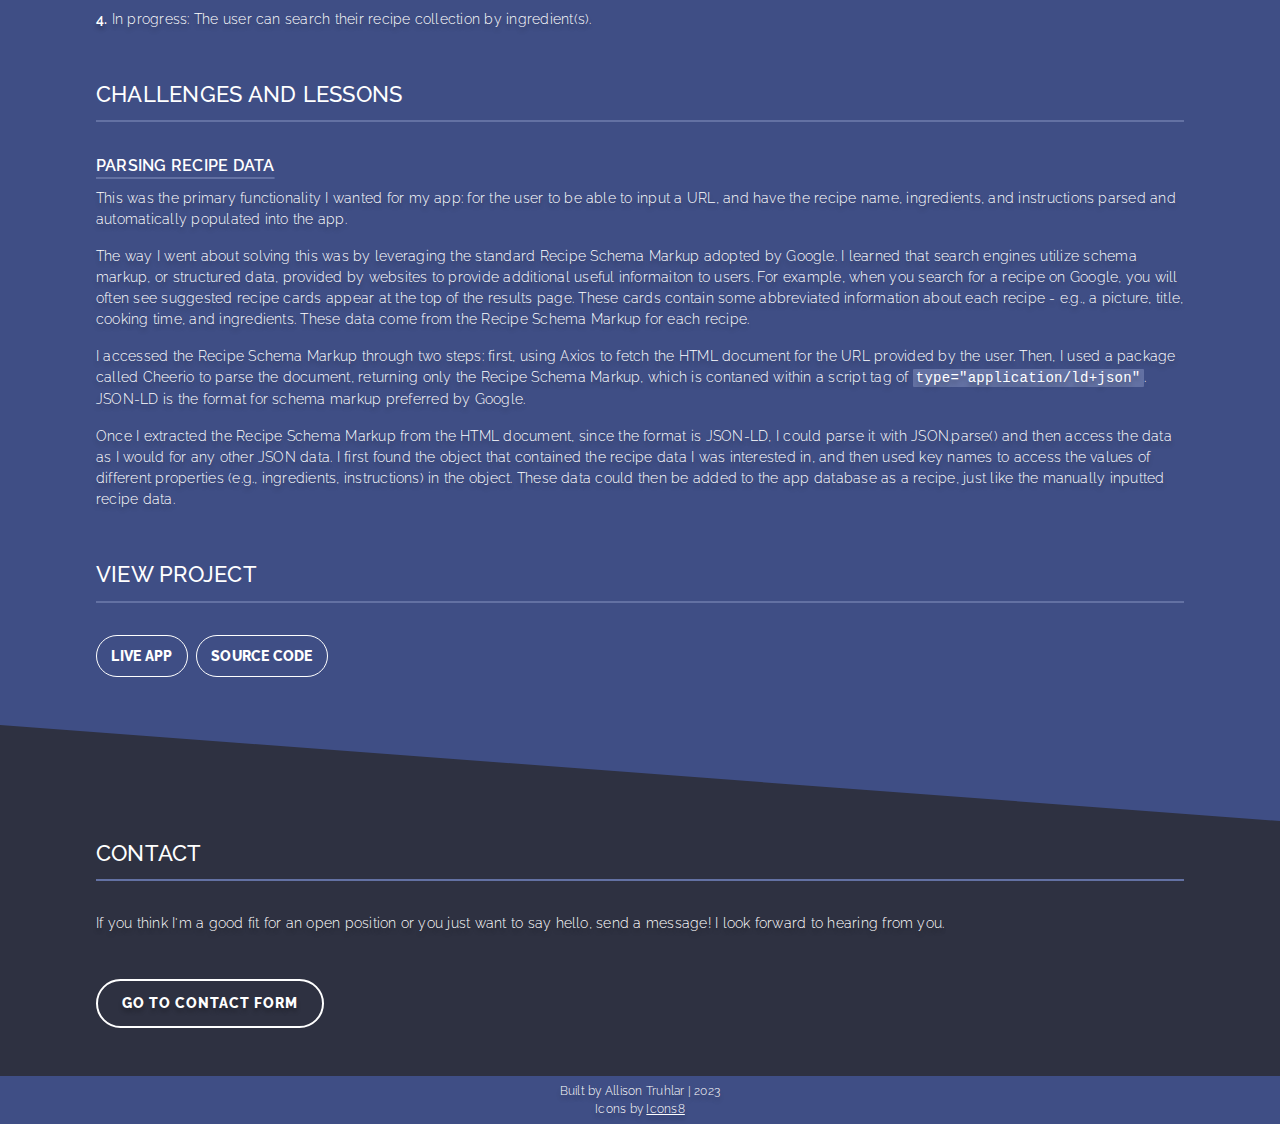
==== commit 1f81b206: "Fixed issue with button-styled links not scaling on hover" ====
--- a/projects/recipe-keeper.html
+++ b/projects/recipe-keeper.html
@@ -40,13 +40,13 @@
                     <li><a href="../index.html/#contact">Contact</a></li>
                 </ul>
             </nav>
-    
+
             <div id="menu-btn" class="menu-btn">
                 <div class="btn-line"></div>
                 <div class="btn-line"></div>
                 <div class="btn-line"></div>
             </div>
-    
+
             <nav id="nav-dropdown" class="nav-dropdown display-container">
                 <ul class="nav-dropdown-link-container nav-links">
                     <li><a href="../index.html">Home</a></li>
@@ -63,7 +63,8 @@
         <div class="display-container">
             <div class="hero-text">
                 <h1 class="heading-white-underline">Recipe Keeper</h1>
-                <p>My recipe keeper app allows the user to populate and save recipe cards by either providing a URL or manually inputting recipe information.</p>
+                <p>My recipe keeper app allows the user to populate and save recipe cards by either providing a URL or
+                    manually inputting recipe information.</p>
             </div>
         </div>
         <svg xmlns="http://www.w3.org/2000/svg" viewBox="0 0 100 100" preserveAspectRatio="none">
@@ -77,81 +78,102 @@
 
             <section>
                 <h2 class="project-section-header section-header">Project Overview</h2>
-                <p class="project-section-content section-content">I cook almost every day for my family. I have a lot of online recipes bookmarked and some favorite recipes I refer to from cookbooks or pieces of paper. I often wish I could search all these recipes by ingredient and access them all easily from one convenient place.
+                <p class="project-section-content section-content">I cook almost every day for my family. I have a lot
+                    of online recipes bookmarked and some favorite recipes I refer to from cookbooks or pieces of paper.
+                    I often wish I could search all these recipes by ingredient and access them all easily from one
+                    convenient place.
                 </p>
                 <h3>Problem Statement</h3>
-                <p class="project-section-content section-content">As a home cook, I need to be able to easily search all my favorite recipes in one place, to find recipes that use a specific ingredient. 
+                <p class="project-section-content section-content">As a home cook, I need to be able to easily search
+                    all my favorite recipes in one place, to find recipes that use a specific ingredient.
                 </p>
-                <h3>Use Cases:</h3> 
+                <h3>Use Cases:</h3>
                 <p class="project-section-content section-content">
                     <span class="bold">1.</span> The user can manually save and delete recipes from a collection.
                 </p>
                 <p class="project-section-content section-content">
-                    <span class="bold">2.</span> The user can import online recipes that utilize the standard Recipe Schema and have the recipe name, URL, ingredients, and instructions automatically parsed and saved by the app.
+                    <span class="bold">2.</span> The user can import online recipes that utilize the standard Recipe
+                    Schema and have the recipe name, URL, ingredients, and instructions automatically parsed and saved
+                    by the app.
                 </p>
                 <p class="project-section-content section-content">
                     <span class="bold">3.</span> The user can view recipes in-app, and link out to the original recipe.
                 </p>
                 <p class="project-section-content section-content">
-                    <span class="bold">4.</span> In progress: The user can search their recipe collection by ingredient(s).
+                    <span class="bold">4.</span> In progress: The user can search their recipe collection by
+                    ingredient(s).
                 </p>
             </section>
 
             <section>
                 <h2 class="project-section-header section-header">Challenges and Lessons</h2>
-                <h3>Parsing recipe data</h3> 
+                <h3>Parsing recipe data</h3>
                 <p class="project-section-content section-content">
-                    This was the primary functionality I wanted for my app: for the user to be able to input a URL, and have the recipe name, ingredients, and instructions parsed and automatically populated into the app.
-                  </p> 
-                  <p class="project-section-content section-content">
-                    The way I went about solving this was by leveraging the standard Recipe Schema Markup adopted by Google. I learned that search engines utilize schema markup, or structured data, provided by websites to provide additional useful informaiton to users. For example, when you search for a recipe on Google, you will often see suggested recipe cards appear at the top of the results page. These cards contain some abbreviated information about each recipe - e.g., a picture, title, cooking time, and ingredients. These data come from the Recipe Schema Markup for each recipe.
-                  </p>
-                  <p class="project-section-content section-content">
-                    I accessed the Recipe Schema Markup through two steps: first, using Axios to fetch the HTML document for the URL provided by the user. Then, I used a package called Cheerio to parse the document, returning only the Recipe Schema Markup, which is contaned within a script tag of <code>type="application/ld+json"</code>. JSON-LD is the format for schema markup preferred by Google.
-                  </p>
-                  <p class="project-section-content section-content">
-                    Once I extracted the Recipe Schema Markup from the HTML document, since the format is JSON-LD, I could parse it with JSON.parse() and then access the data as I would for any other JSON data. I first found the object that contained the recipe data I was interested in, and then used key names to access the values of different properties (e.g., ingredients, instructions) in the object. These data could then be added to the app database as a recipe, just like the manually inputted recipe data.
-                  </p>
+                    This was the primary functionality I wanted for my app: for the user to be able to input a URL, and
+                    have the recipe name, ingredients, and instructions parsed and automatically populated into the app.
+                </p>
+                <p class="project-section-content section-content">
+                    The way I went about solving this was by leveraging the standard Recipe Schema Markup adopted by
+                    Google. I learned that search engines utilize schema markup, or structured data, provided by
+                    websites to provide additional useful informaiton to users. For example, when you search for a
+                    recipe on Google, you will often see suggested recipe cards appear at the top of the results page.
+                    These cards contain some abbreviated information about each recipe - e.g., a picture, title, cooking
+                    time, and ingredients. These data come from the Recipe Schema Markup for each recipe.
+                </p>
+                <p class="project-section-content section-content">
+                    I accessed the Recipe Schema Markup through two steps: first, using Axios to fetch the HTML document
+                    for the URL provided by the user. Then, I used a package called Cheerio to parse the document,
+                    returning only the Recipe Schema Markup, which is contaned within a script tag of
+                    <code>type="application/ld+json"</code>. JSON-LD is the format for schema markup preferred by
+                    Google.
+                </p>
+                <p class="project-section-content section-content">
+                    Once I extracted the Recipe Schema Markup from the HTML document, since the format is JSON-LD, I
+                    could parse it with JSON.parse() and then access the data as I would for any other JSON data. I
+                    first found the object that contained the recipe data I was interested in, and then used key names
+                    to access the values of different properties (e.g., ingredients, instructions) in the object. These
+                    data could then be added to the app database as a recipe, just like the manually inputted recipe
+                    data.
+                </p>
             </section>
 
             <section>
                 <h2 class="project-section-header section-header">View Project</h2>
-              <a
-                href="https://recipe-keeper-app.netlify.app"
-                class="project-link"
-                target="_blank"
-                >Live App</a
-              >
-              <a
-                href="https://github.com/allison-truhlar/recipe-app"
-                class="project-link"
-                target="_blank"
-                >Source Code</a
-              >
+                <div class="project-links-container">
+                    <div class="project-link-wrapper">
+                        <a href="https://recipe-keeper-app.netlify.app" class="project-link-text" target="_blank">Live
+                            App</a>
+                    </div>
+                    <div class="project-link-wrapper">
+                        <a href="https://github.com/allison-truhlar/recipe-app" class="project-link-text"
+                            target="_blank">Source Code</a>
+                    </div>
+                </div>
             </section>
-           
+
         </div>
 
-        </main>
-        <div class="project-contact contact">
-            <svg xmlns="http://www.w3.org/2000/svg" viewBox="0 0 100 100" preserveAspectRatio="none">
-                <polygon fill="#3F4E85" points="0,0 100,0 100,100" />
-            </svg>
-            <section class="display-container">
+    </main>
+    <div class="project-contact contact">
+        <svg xmlns="http://www.w3.org/2000/svg" viewBox="0 0 100 100" preserveAspectRatio="none">
+            <polygon fill="#3F4E85" points="0,0 100,0 100,100" />
+        </svg>
+        <section class="display-container">
             <h2 class="project-contact-header section-header">Contact</h2>
-    
-            <p class="section-content">If you think I'm a good fit for an open position or you just want to say hello, send a message! I look forward to hearing from you.</p>
+
+            <p class="section-content">If you think I'm a good fit for an open position or you just want to say hello,
+                send a message! I look forward to hearing from you.</p>
             <div class="project-msg-btn"><a class="msg-btn" href="/#contact">Go to contact form</a></div>
-            </section>
-            
-        </div>
+        </section>
 
-        <footer>
-            <p>Built by Allison Truhlar | 2023</p>
-            <p>Icons by <a href="https://icons8.com">Icons8</a></p>
-        </footer>
+    </div>
 
-        <script src="../index.js"></script>
+    <footer>
+        <p>Built by Allison Truhlar | 2023</p>
+        <p>Icons by <a href="https://icons8.com">Icons8</a></p>
+    </footer>
+
+    <script src="../index.js"></script>
 </body>
 
 </html>--- a/css/main.css
+++ b/css/main.css
@@ -103,6 +103,7 @@
   color: #ffffff;
   font-family: 'Raleway', sans-serif;
   letter-spacing: 0.015rem;
+  line-height: 1.5;
 }
 
 img {
@@ -276,6 +277,16 @@
   font-weight: 300;
 }
 
+h3 {
+  margin: 0;
+  padding: 0 0 0.6rem 0;
+  font-size: 1rem;
+  font-weight: 600;
+  text-transform: uppercase;
+  text-decoration: underline solid #6371A3 2px;
+  text-underline-offset: 0.4rem;
+}
+
 /* About section styles */
 
 .about-section-header-container {
@@ -336,6 +347,7 @@
 
 .project-card {
   margin: 0 0 2rem 0;
+  padding: 0.75rem;
   width: 100%;
   height: 420px;
   display: flex;
@@ -346,11 +358,16 @@
 }
 
 .project-card-img-container {
+  display: flex;
   height: 50%;
-  width: 100%;
-  background-image: url("../assets/img/Recipe-Card.png");
-  background-size: cover;
-  border-radius: 5px 5px 0 0;
+  width: 80%;
+}
+
+.project-card-img-container>img{
+  width: 100%;
+  max-height: 100%;
+  object-fit: cover;
+  border-radius: 5px;
 }
 
 .project-card-description-container {
@@ -359,20 +376,15 @@
   justify-content: space-between;
   height: 50%;
   max-width: 80%;
-  padding: 1.25rem 0;
-}
-
-.project-card-description-container h3 {
-  margin: 0;
-  padding: 0 0 0.6rem 0;
-  font-size: 1rem;
-  font-weight: 600;
-  text-transform: uppercase;
-  text-decoration: underline solid #6371A3 2px;
-  text-underline-offset: 0.4rem;
-}
-
-.project-card-skill-container {
+  padding: 1rem 0;
+}
+
+.project-card-description-container h3{
+  padding:0;
+}
+
+.project-card-skill-container,
+.project-links-container {
   display: flex;
   gap: 8px;
 }
@@ -392,21 +404,26 @@
   font-weight: 600;
 }
 
-.project-link {
+.project-link-wrapper {
   align-self: flex-start;
   border-radius: 6.25rem;
   border: 1px solid #FFF;
+  padding: 0.5rem 0.9rem;
+  transition: transform .3s;
+}
+
+.project-link-text {
   color: #fff;
   font-size: 0.875rem;
   font-weight: 800;
   text-transform: uppercase;
   text-decoration: none;
-  padding: 0.5rem 0.9rem;
-}
-
-.project-link:hover, 
-.project-link:focus {
+}
+
+.project-link-wrapper:hover, 
+.project-link-wrapper:focus {
   background: #3F4E85 20%;
+  transform: scale(1.05)
 }
 
 /* Contact styles */
@@ -538,6 +555,20 @@
 
 .project-msg-btn{
   display: flex;
+}
+
+
+.bold{
+  font-weight: 600;
+}
+
+code {
+  background-color: #6371A3;
+  color: #fff;
+  border-radius: 1px;
+  padding: 1px 3px;
+  white-space: nowrap;
+  font-size: inherit;
 }
 
 
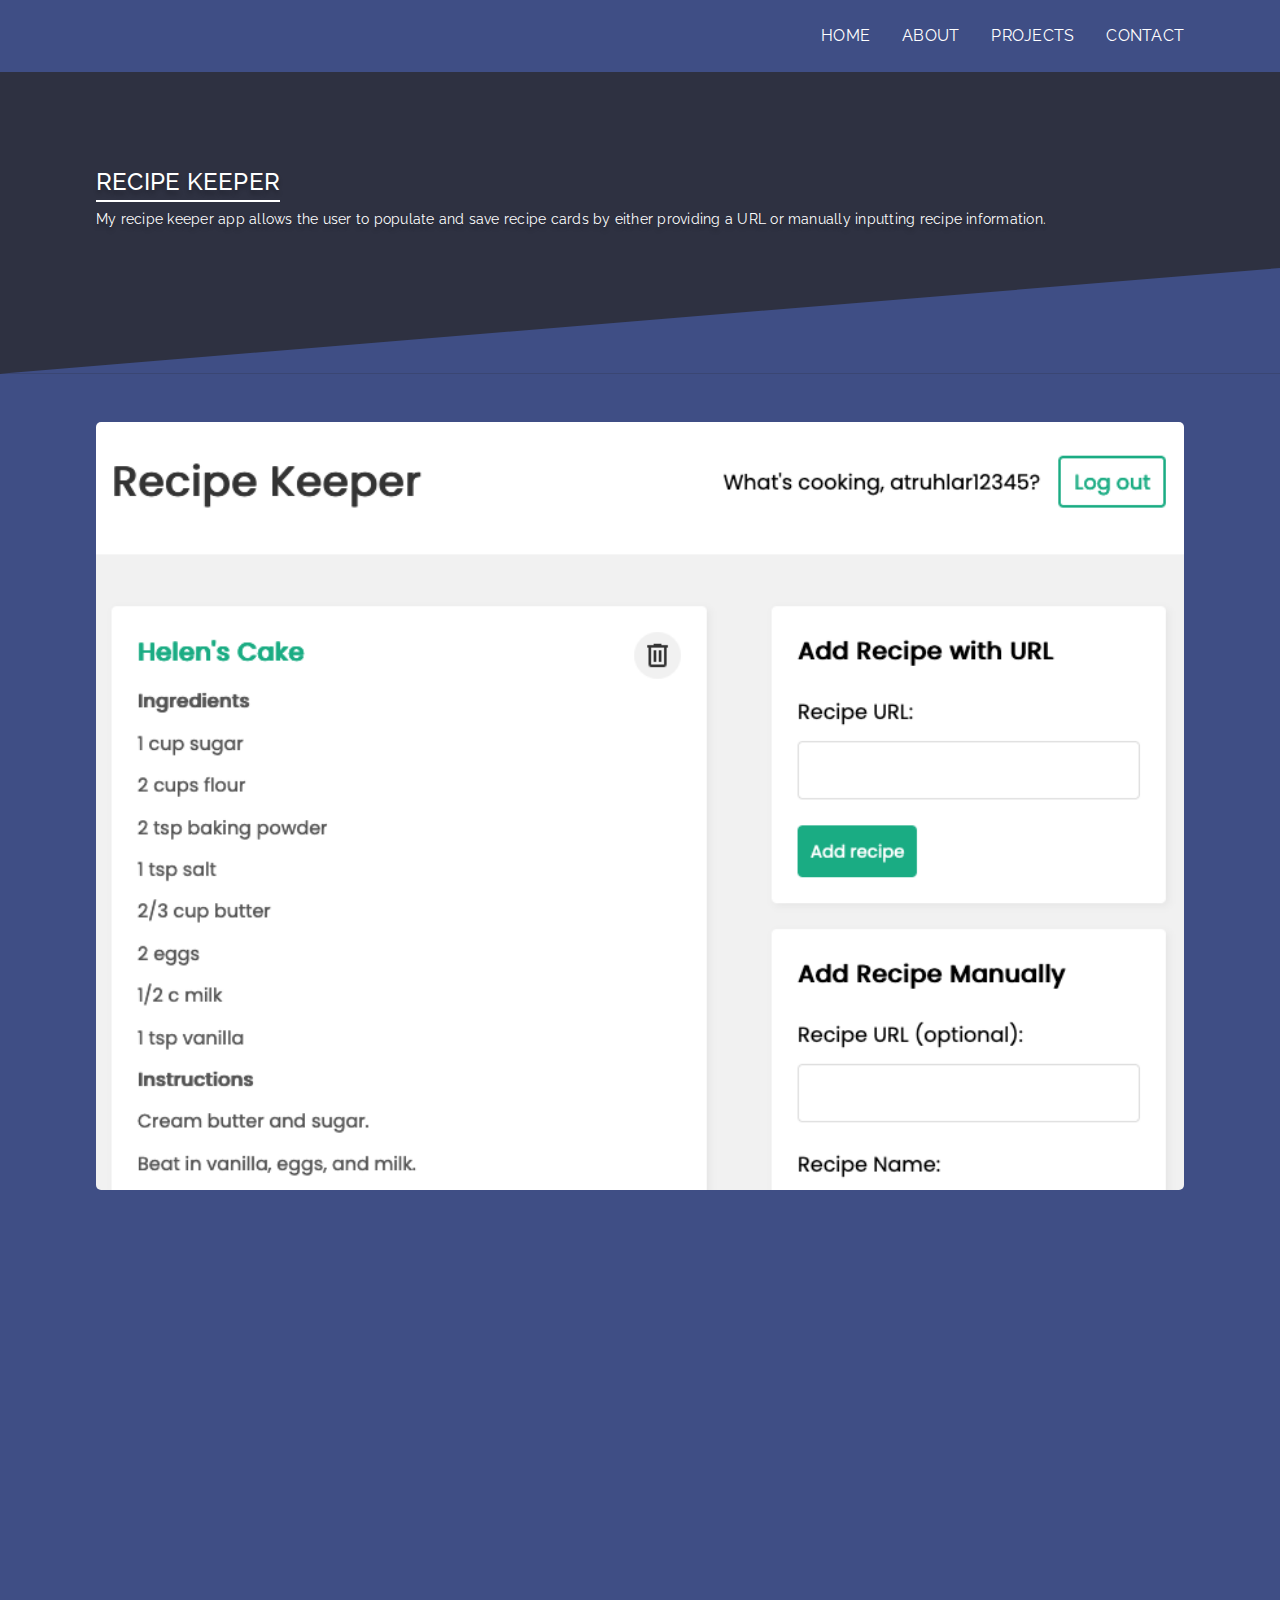
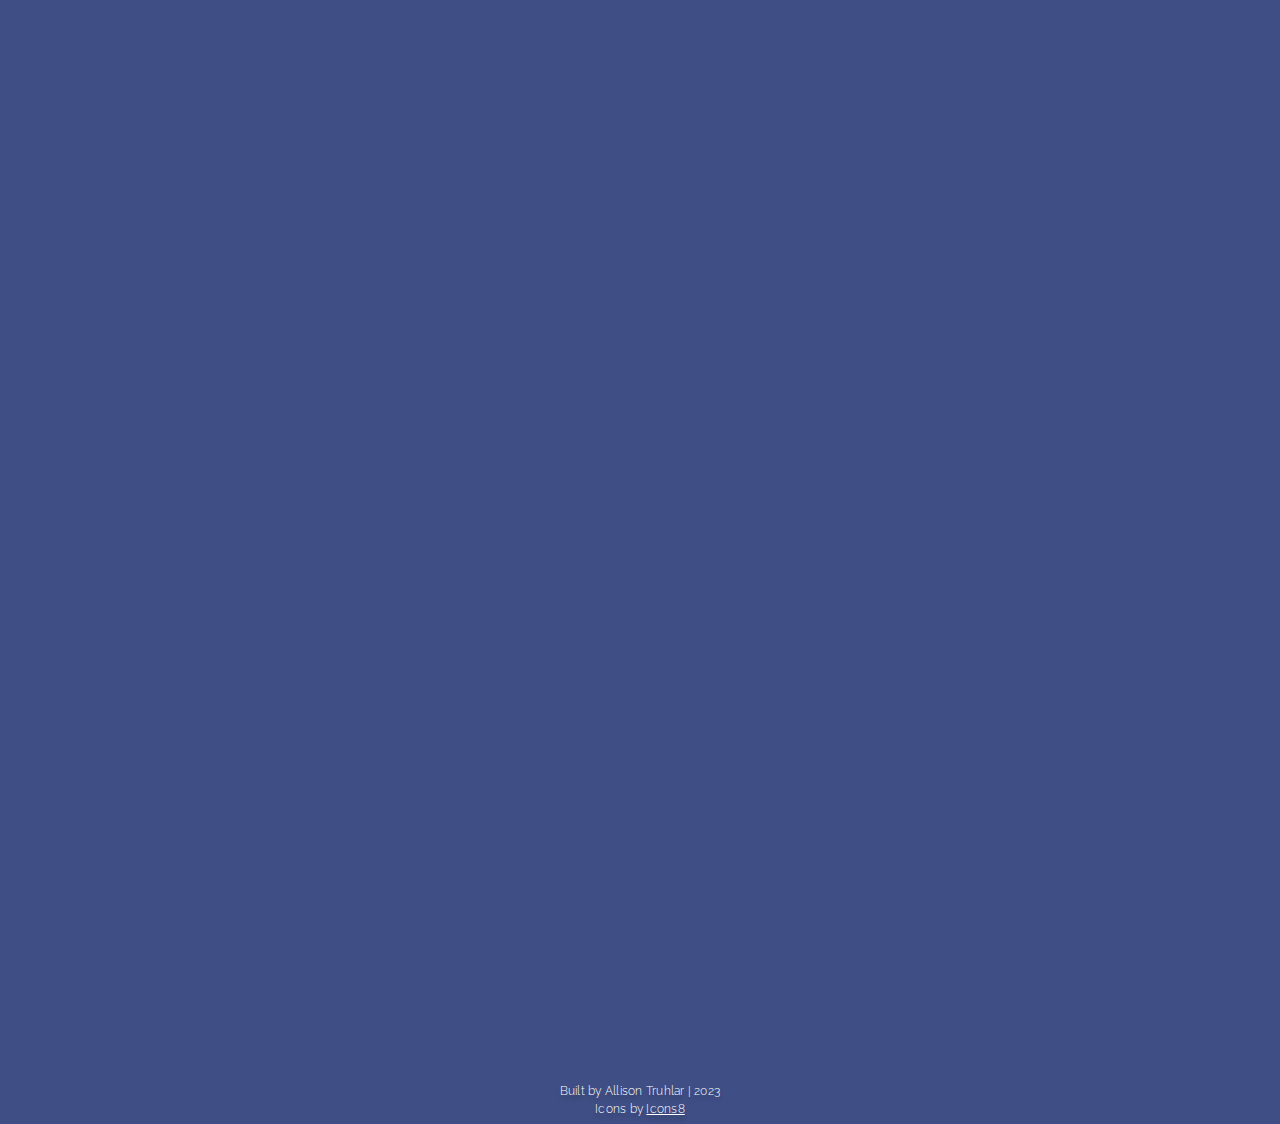
==== commit dc75c71e: "Added CSS animation to fade up and in sections on scroll" ====
--- a/projects/recipe-keeper.html
+++ b/projects/recipe-keeper.html
@@ -74,9 +74,9 @@
 
     <main>
         <div class="display-container">
-            <div class="project-page-img"></div>
+            <div class="project-page-img appear"></div>
 
-            <section>
+            <section class="appear">
                 <h2 class="project-section-header section-header">Project Overview</h2>
                 <p class="project-section-content section-content">I cook almost every day for my family. I have a lot
                     of online recipes bookmarked and some favorite recipes I refer to from cookbooks or pieces of paper.
@@ -105,7 +105,7 @@
                 </p>
             </section>
 
-            <section>
+            <section class="appear">
                 <h2 class="project-section-header section-header">Challenges and Lessons</h2>
                 <h3>Parsing recipe data</h3>
                 <p class="project-section-content section-content">
@@ -137,7 +137,7 @@
                 </p>
             </section>
 
-            <section>
+            <section class="appear">
                 <h2 class="project-section-header section-header">View Project</h2>
                 <div class="project-links-container">
                     <div class="project-link-wrapper">
@@ -154,7 +154,8 @@
         </div>
 
     </main>
-    <div class="project-contact contact">
+
+    <div class="project-contact contact appear">
         <svg xmlns="http://www.w3.org/2000/svg" viewBox="0 0 100 100" preserveAspectRatio="none">
             <polygon fill="#3F4E85" points="0,0 100,0 100,100" />
         </svg>
--- a/css/main.css
+++ b/css/main.css
@@ -124,6 +124,21 @@
 .display-container {
   width: 85%;
 }
+
+/* Appear */
+.appear {
+  transition: all 0.8s;
+  opacity: 0;
+  transform: translateY(40px);
+}
+
+/* Added when div with appear class comes in view in the browser */
+.appear.inview {
+  opacity: 1;
+  transform: none;
+  transition-delay: 0.3s;
+}
+
 
 /* Navbar styles */
 header .display-container{
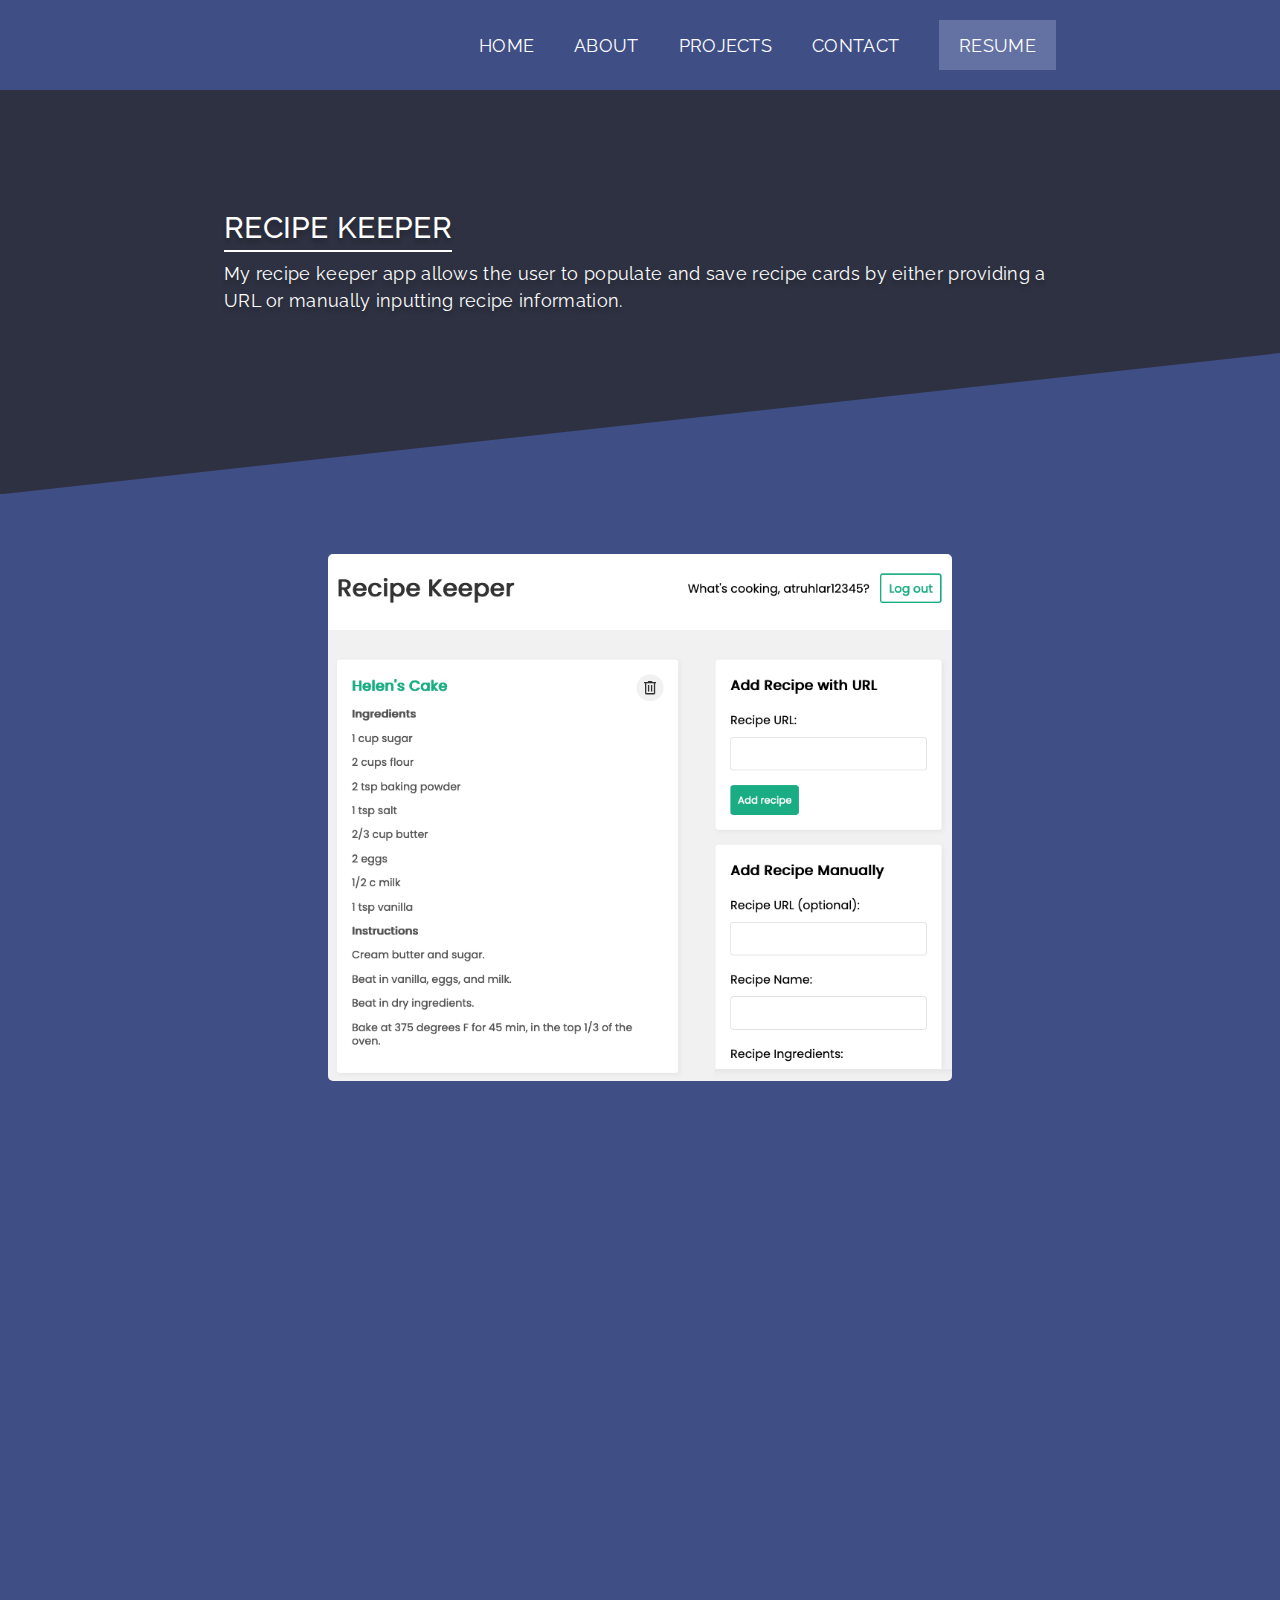
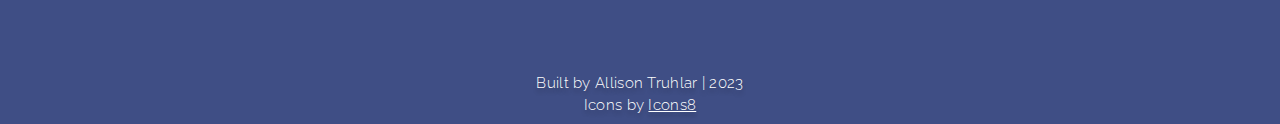
==== commit ce01c0f3: "Media queries" ====
--- a/projects/recipe-keeper.html
+++ b/projects/recipe-keeper.html
@@ -38,6 +38,7 @@
                     <li><a href="../index.html/#about">About</a></li>
                     <li><a href="../index.html/#projects">Projects</a></li>
                     <li><a href="../index.html/#contact">Contact</a></li>
+                    <li class="resume"><a  href="../assets/Allison Truhlar Resume.pdf" target="_blank">Resume</a></li>
                 </ul>
             </nav>
 
@@ -53,6 +54,7 @@
                     <li><a href="../index.html/#about">About</a></li>
                     <li><a href="../index.html/#projects">Projects</a></li>
                     <li><a href="../index.html/#contact">Contact</a></li>
+                    <li class="resume"><a  href="../assets/Allison Truhlar Resume.pdf" target="_blank">Resume</a></li>
                 </ul>
             </nav>
 
@@ -73,8 +75,10 @@
     </section>
 
     <main>
-        <div class="display-container">
-            <div class="project-page-img appear"></div>
+        <div class="display-container flex">
+            <div class="project-page-img appear">
+                <img src="../assets/img/Recipe-Card.png" alt="Screenshot of the recipe keeper app. On the left two-thirds of the screenshot, there is a cake recipe. On the right one-third, there is a place to input a recipe URL on the top, and a card to input recipe details on the bottom."/>
+            </div>
 
             <section class="appear">
                 <h2 class="project-section-header section-header">Project Overview</h2>
--- a/css/main.css
+++ b/css/main.css
@@ -10,12 +10,6 @@
 /* ==========================================================================
    Base styles: opinionated defaults
    ========================================================================== */
-
-html,
-body {
-  font-size: 1em;
-  line-height: 1.4;
-}
 
 /*
  * Remove text-shadow in selection highlight:
@@ -94,17 +88,20 @@
 
 html {
   height: 100%;
-}
-
-body {
-  min-height: 100%;
-  margin: 0;
+  font-size: calc(15px + 0.390625vw);
   background-color: #3F4E85;
   color: #ffffff;
   font-family: 'Raleway', sans-serif;
   letter-spacing: 0.015rem;
   line-height: 1.5;
 }
+/* font size: https://matthewjamestaylor.com/responsive-font-size */
+
+body {
+  min-height: 100%;
+  margin: 0;
+}
+
 
 img {
   display: block;
@@ -114,6 +111,7 @@
 /* Establish center content alignment with responsive edge width */
 header,
 .hero,
+.background-fade-container,
 main,
 .contact {
   display: flex;
@@ -139,6 +137,12 @@
   transition-delay: 0.3s;
 }
 
+.appear.delay-inview {
+  opacity: 1;
+  transform: none;
+  transition-delay: 2.5s;
+}
+
 
 /* Navbar styles */
 header .display-container{
@@ -148,15 +152,13 @@
 
 .nav-bar,
 .nav-dropdown{
-  display: flex;
-  justify-content: flex-end;
+  display: none;
+  align-self: flex-end;
 }
 
 .nav-bar-link-container{
   display: flex;
-  justify-content: flex-end;
   gap: 2rem;
-  padding-block: 0.5rem;
 }
 
 .nav-links{
@@ -165,16 +167,26 @@
 
 .nav-links a{
   color: #fff;
+  font-size: 0.9rem;
   text-decoration: none;
   text-transform: uppercase;
 }
-.nav-links a:hover {
+.nav-links a:hover,
+.nav-links a:focus{
   text-decoration: underline solid #6371A3 4px;
   text-underline-offset: 0.3rem;
 } 
+.nav-links .resume{
+  background-color: #6371A3;
+  padding: 0.5rem 1rem;
+}
+.nav-links .resume:hover,
+.nav-links .resume:focus{
+  transform: scale(1.05);
+} 
 
 .menu-btn {
-  display: none;
+  display: flex;
   align-self: flex-end;
   flex-direction: column;
   cursor: pointer;
@@ -188,6 +200,18 @@
   margin: 3px 0;
   border-radius: 4px;
   transition: transform 0.3s ease;
+}
+
+.change .btn-line:nth-child(1) {
+  transform: rotate(-45deg) translate(-7px, 6px);
+}
+
+.change .btn-line:nth-child(2) {
+  opacity: 0;
+}
+
+.change .btn-line:nth-child(3) {
+  transform: rotate(45deg) translate(-6px, -6px);
 }
 
 .nav-dropdown {
@@ -228,9 +252,6 @@
   mix-blend-mode: soft-light;
   margin: 0;
 }
-
-
-
 /* https://stackoverflow.com/questions/32641377/how-to-use-mix-blend-mode-but-not-have-it-affect-child-elements */
 
 .hero>svg {
@@ -242,10 +263,11 @@
   height: 35%;
   margin: 0;
 }
-
 /* https://awik.io/diagonal-borders-css-svg/ */
 
-
+.background-fade-container{
+  width:100%;
+}
 
 .hero-text {
   position: relative;
@@ -271,6 +293,81 @@
   font-weight: 400;
 }
 
+.fade-in{
+  opacity: 0;
+  animation: 1s forwards fadeIn;
+  -webkit-animation: 1s forwards fadeIn;
+  -moz-animation: 1s forwards fadeIn;
+  -o-animation: 1s forwards fadeIn;
+  -ms-animation: 1s forwards fadeIn;
+}
+
+.background-fade-in{
+  background-color: #2E3141;
+  animation: 1s forwards backgroundFadeIn;
+  -moz-animation: 1s forwards backgroundFadeIn;
+}
+
+
+.delay-0{
+  animation-delay: 0s;
+  -webkit-animation-delay: 0s;
+  -moz-animation-delay: 0s;
+  -o-animation-delay: 0s;
+  -ms-animation-delay: 0s;
+}
+
+.delay-1{
+  animation-delay: 1s;
+  -webkit-animation-delay: 1s;
+  -moz-animation-delay: 1s;
+  -o-animation-delay: 1s;
+  -ms-animation-delay: 1s;
+}
+
+.delay-2{
+  animation-delay: 2s;
+  -webkit-animation-delay: 2s;
+  -moz-animation-delay: 2s;
+  -o-animation-delay: 2s;
+  -ms-animation-delay: 2s;
+}
+
+@keyframes fadeIn {
+  0% { opacity: 0; }
+  100% { opacity: 1; }
+}
+@keyframes backgroundFadeIn{
+  from {background-color: #2E3141;}
+  to {background-color: transparent;}
+}
+
+@-moz-keyframes fadeIn {
+  0% { opacity: 0; }
+  100% { opacity: 1; }
+}
+@-moz-keyframes backgroundFadeIn{
+  from {background-color: #2E3141;}
+  to {background-color: transparent;}
+}
+
+@-webkit-keyframes fadeIn {
+  0% { opacity: 0; }
+  100% { opacity: 1; }
+}
+
+@-o-keyframes fadeIn {
+  0% { opacity: 0; }
+  100% { opacity: 1; }
+}
+
+@-ms-keyframes fadeIn {
+  0% { opacity: 0; }
+  100% { opacity: 1; }
+}
+
+
+
 /* Uniform section styles */
 section {
   margin-top: 3rem;
@@ -302,12 +399,20 @@
   text-underline-offset: 0.4rem;
 }
 
+mark {
+  color: white;
+  text-decoration: underline solid #6371A3 2px;
+  text-underline-offset: 0.2rem;
+  background: transparent;
+}
+
 /* About section styles */
 
 .about-section-header-container {
   display: flex;
   align-items: end;
   justify-content: space-between;
+  /* border: 1px solid red; */
 }
 
 .headshot {
@@ -328,6 +433,24 @@
   padding-top: 2rem;
 }
 
+.indent-section-content{
+  margin: 2rem 0 0 1rem;
+  align-self: flex-end;
+  display: flex;
+  align-items: flex-start;
+  gap: 0.5rem;
+}
+
+.indent-section-content>.section-content{
+  padding: 0;
+}
+
+.indent-section-content>img{
+  padding: 0;
+  margin: 0.25rem 0 0 0;
+  max-height: 1rem;
+}
+
 /* Skill section styles */
 
 .skills-wrapper {
@@ -338,6 +461,21 @@
   /* border: 1px solid red; */
 }
 
+.skill-icon-container{
+  height: 50px;
+  width: 50px;
+}
+
+.skill-icon-container>img{
+  width: 100%;
+  max-height: 100%;
+  object-fit: cover;
+}
+
+.skill-icon-container.skill-change-icon{
+  background-image: url("https://img.icons8.com/ffffff/ios/50/where.png");
+}
+
 .skill-item {
   display: flex;
   flex-direction: column;
@@ -355,34 +493,35 @@
 
 /* Project section styles */
 .project-cards-wrapper{
-  display: grid;
-  grid-template-columns: 1fr 1fr;
-  grid-gap: 2rem;
+  display: block;
 }
 
 .project-card {
-  margin: 0 0 2rem 0;
-  padding: 0.75rem;
-  width: 100%;
-  height: 420px;
   display: flex;
   flex-direction: column;
   align-items: center;
+  justify-content: space-between;
+  margin: 0 0 2rem 0;
+  padding: 1rem;
+  width: 100%;
+  height: 28rem;
   border-radius: 5px;
   background-color: #4C5C96;
 }
 
 .project-card-img-container {
   display: flex;
-  height: 50%;
-  width: 80%;
-}
-
-.project-card-img-container>img{
+  height: 45%;
+  width: 85%;
+}
+
+.project-card-img-container>img,
+.project-page-img>img{
   width: 100%;
   max-height: 100%;
+  border-radius: 5px;
   object-fit: cover;
-  border-radius: 5px;
+  object-position: 0% 0%;
 }
 
 .project-card-description-container {
@@ -390,12 +529,13 @@
   flex-direction: column;
   justify-content: space-between;
   height: 50%;
-  max-width: 80%;
-  padding: 1rem 0;
-}
-
-.project-card-description-container h3{
+  max-width: 85%;
+}
+
+.project-card-description-container h3,
+.project-card-description-container .section-content{
   padding:0;
+  margin: 0;
 }
 
 .project-card-skill-container,
@@ -415,7 +555,7 @@
 .skill-tag>p {
   margin: auto;
   color: #4C5C96;
-  font-size: 0.7rem;
+  font-size: 0.6rem;
   font-weight: 600;
 }
 
@@ -429,7 +569,7 @@
 
 .project-link-text {
   color: #fff;
-  font-size: 0.875rem;
+  font-size: 0.8rem;
   font-weight: 800;
   text-transform: uppercase;
   text-decoration: none;
@@ -510,6 +650,11 @@
   text-decoration: none;
 }
 
+.msg-btn:hover, 
+.msg-btn:focus {
+  transform: scale(1.05)
+}
+
 /* Footer */
 
 footer{
@@ -527,19 +672,23 @@
 }
 
 /* Project page */
+.flex{
+  display: flex;
+  flex-direction: column;
+}
+
 .project-hero{
   padding-bottom: 2rem;
   background-color: #2E3141;
 }
 
 .project-page-img{
+  align-self: center;
   margin-top: 3rem;
-  width: 100%;
-  height: 60vw;
+  max-width: 75%;
   border-radius: 5px;
-  background-image: url("../assets/img/Recipe-Card.png");
-  background-size: cover;
-}
+}
+
 
 .project-section-header{
   margin-bottom: 2rem;
@@ -592,37 +741,75 @@
    These examples override the primary ('mobile first') styles.
    Modify as content requires.
    ========================================================================== */
-
-   /* Tablets and smaller, max width of 768px */
-   @media (max-width: 768px) {
+  /* Intermediate media queries */
+   @media (min-width: 600px){
+    .display-container{
+      width: 75%
+    }
+    
+    .project-card {
+      padding: 2rem;
+    }
+   }
+   
+   
+   /* Tablet and larger = min-width of 768px */
+   @media (min-width: 768px) {
 
     /* navbar */
 
+    .nav-dropdown-link-container,
+    .nav-dropdown-link-container li,
+    .nav-dropdown-link-container a, 
+    .menu-btn,
+    .menu-btn .btn-line {
+      display: none;
+      padding: 0;
+      margin: 0;
+    }
+
     .nav-bar{
-      display: none;
+      display: flex;
+      
     }
+
+    .nav-links li{
+      padding-block: 0.5rem;
+    }
+
+    /* Headshot */
+   .headshot{
+    width: 15rem;
+    height: 15rem;
+   }
   
-    .menu-btn {
-      display: flex;
-    }
-  
-    .change .btn-line:nth-child(1) {
-      transform: rotate(-45deg) translate(-7px, 6px);
-    }
-  
-    .change .btn-line:nth-child(2) {
-      opacity: 0;
-    }
-  
-    .change .btn-line:nth-child(3) {
-      transform: rotate(45deg) translate(-6px, -6px);
-    }
-
+  }
+
+   /* Intermediate media queries */
+  @media (min-width: 850px){
     /* project cards */
     .project-cards-wrapper{
-      display: block;
+      display: grid;
+      grid-template-columns: 1fr 1fr;
+      grid-gap: 2rem;
     }
    }
 
 
+  /* Laptops, 1024px and larger */
+  @media (min-width: 1024px){
+    .display-container{
+      width: 65%;
+   }
+  }
+
+  /* Desktops, 1290px and larger */
+  @media (min-width: 1290px){
+    html, body{
+      line-height: 1.5;
+    }
+    .display-container{
+      width: 60%;
+   }
+  }
   